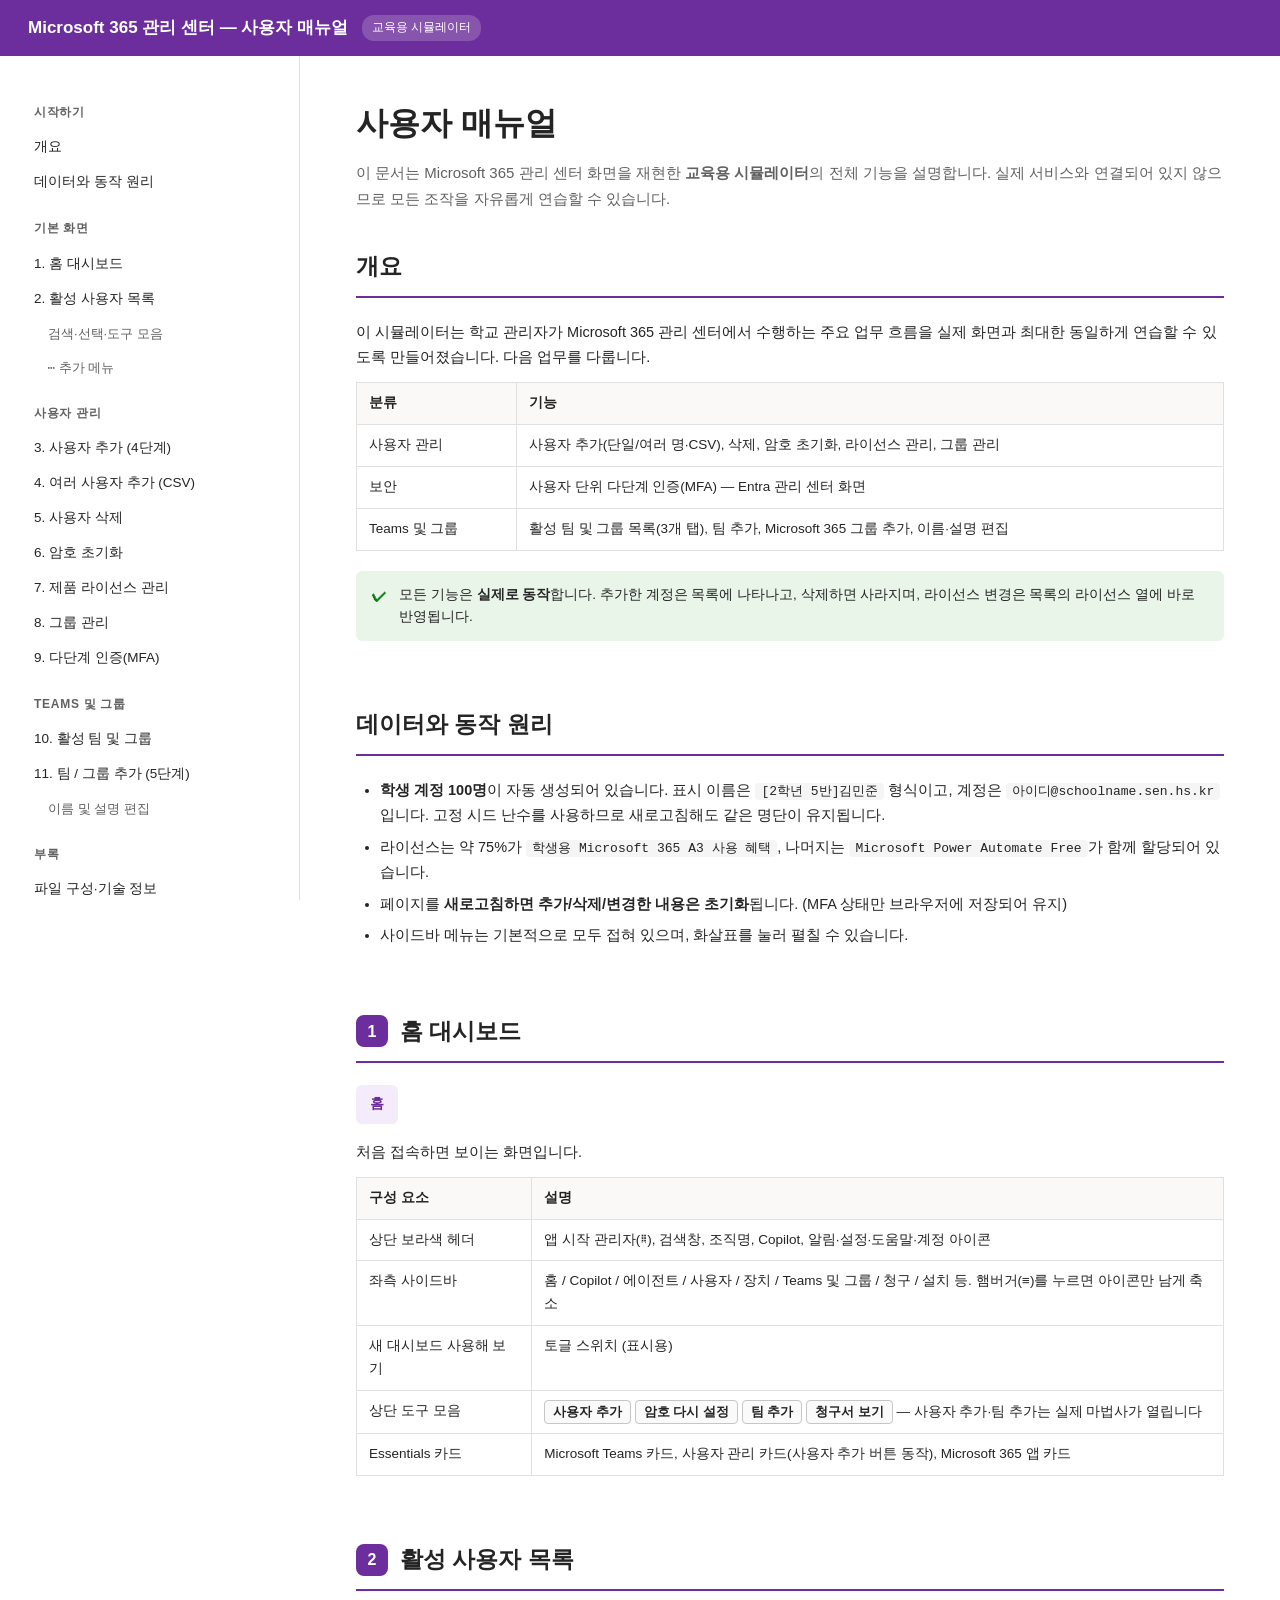
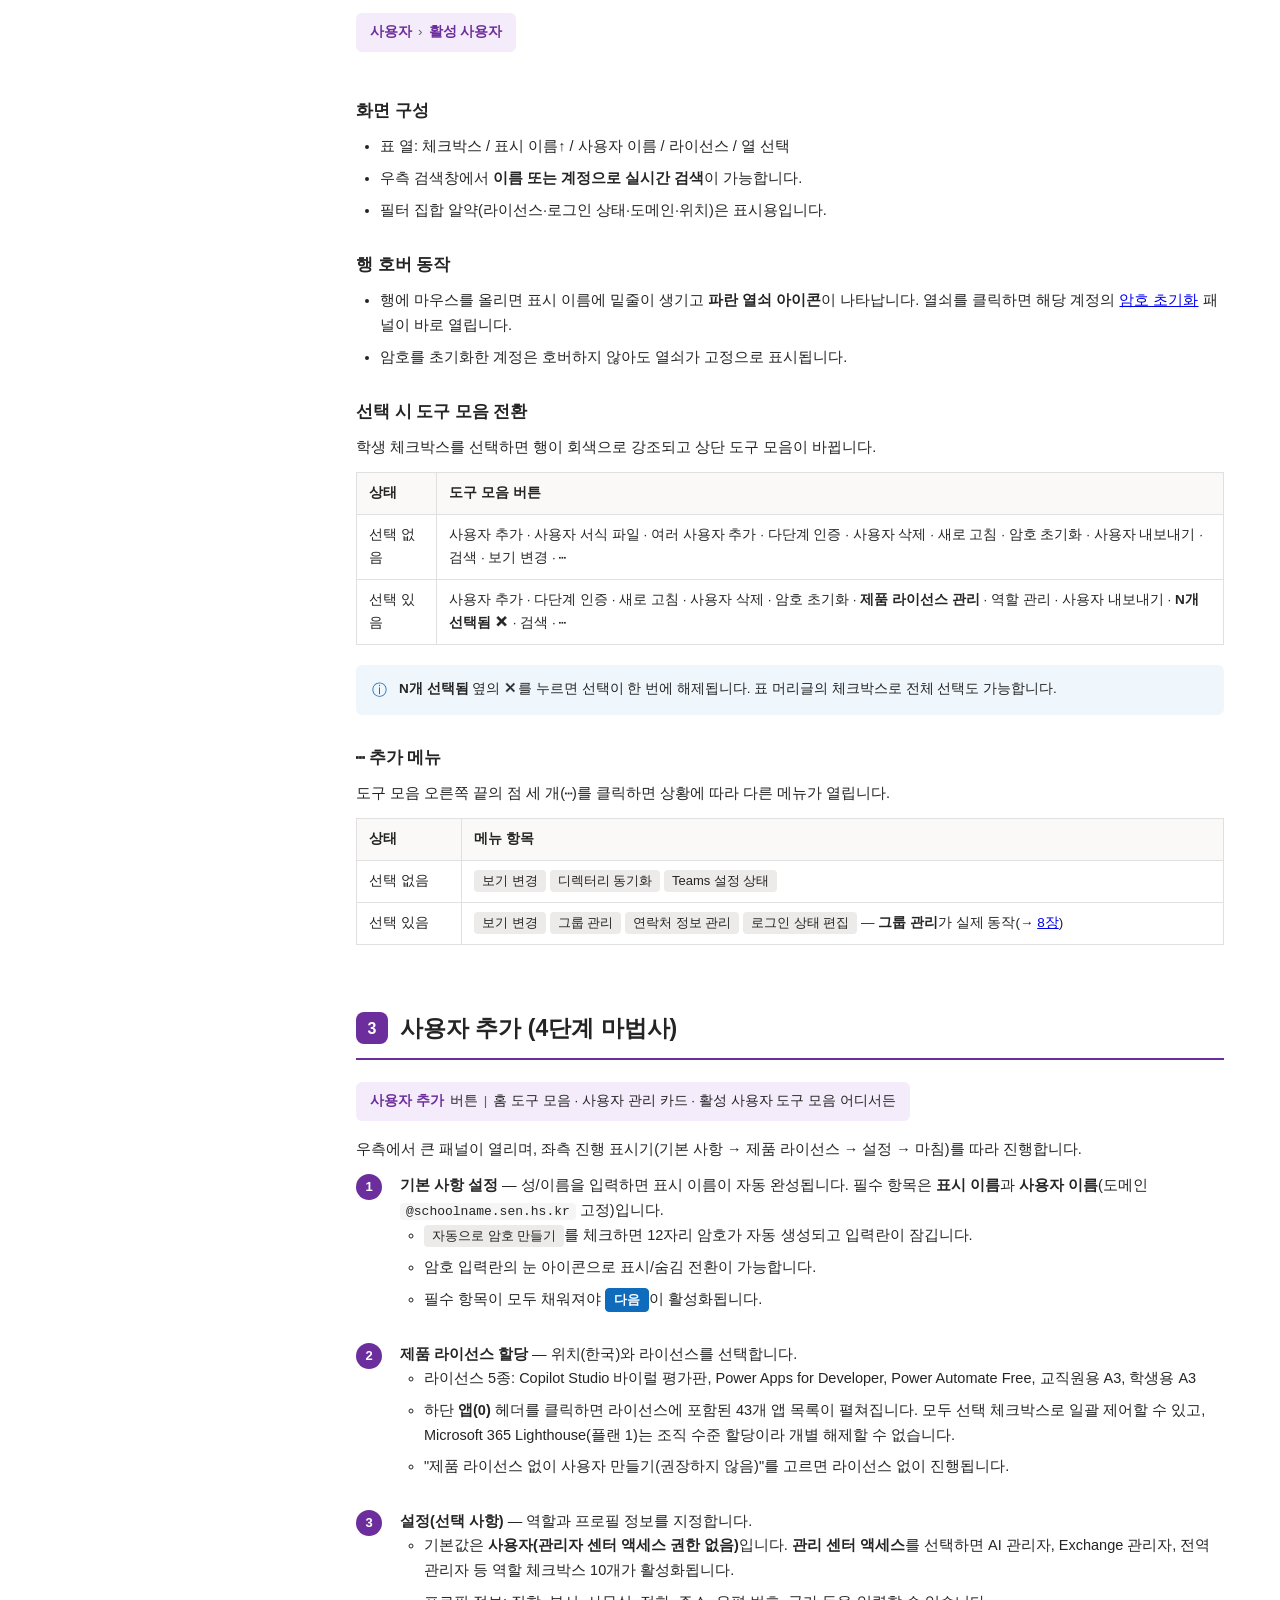
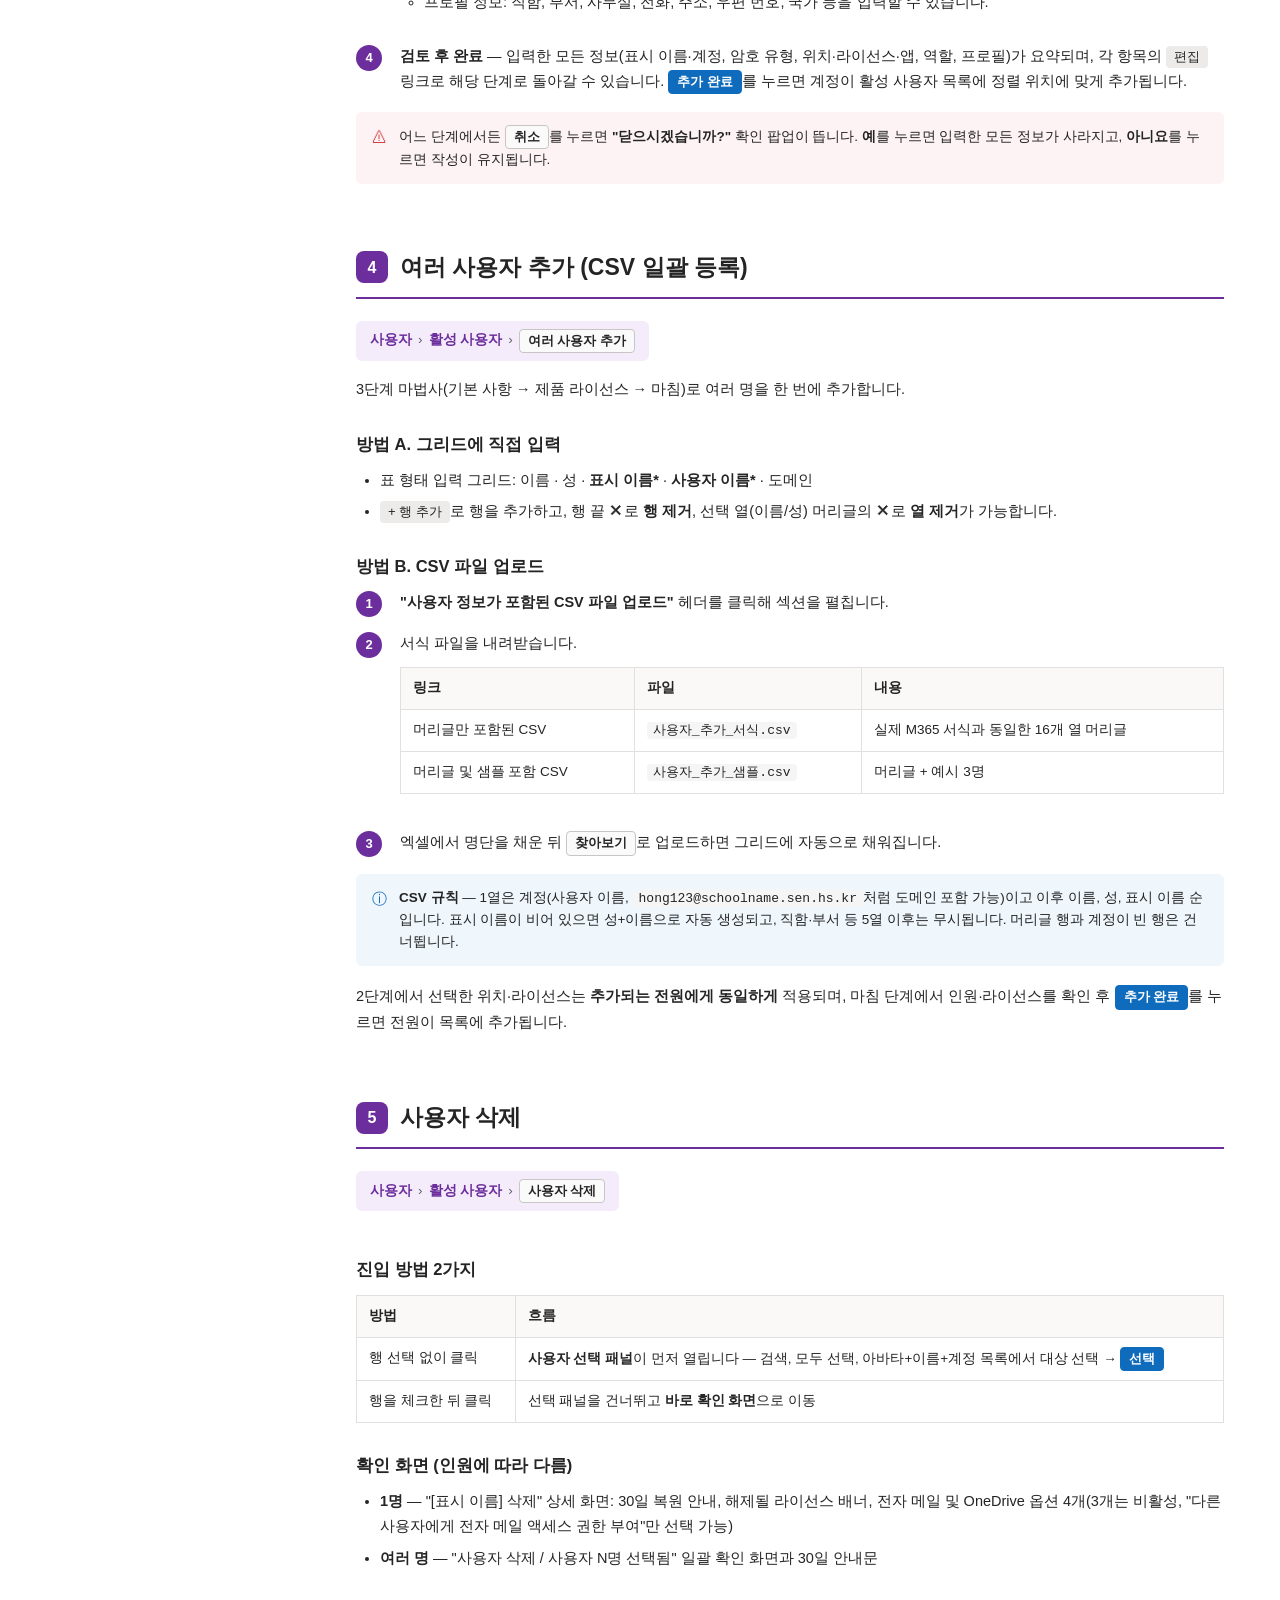
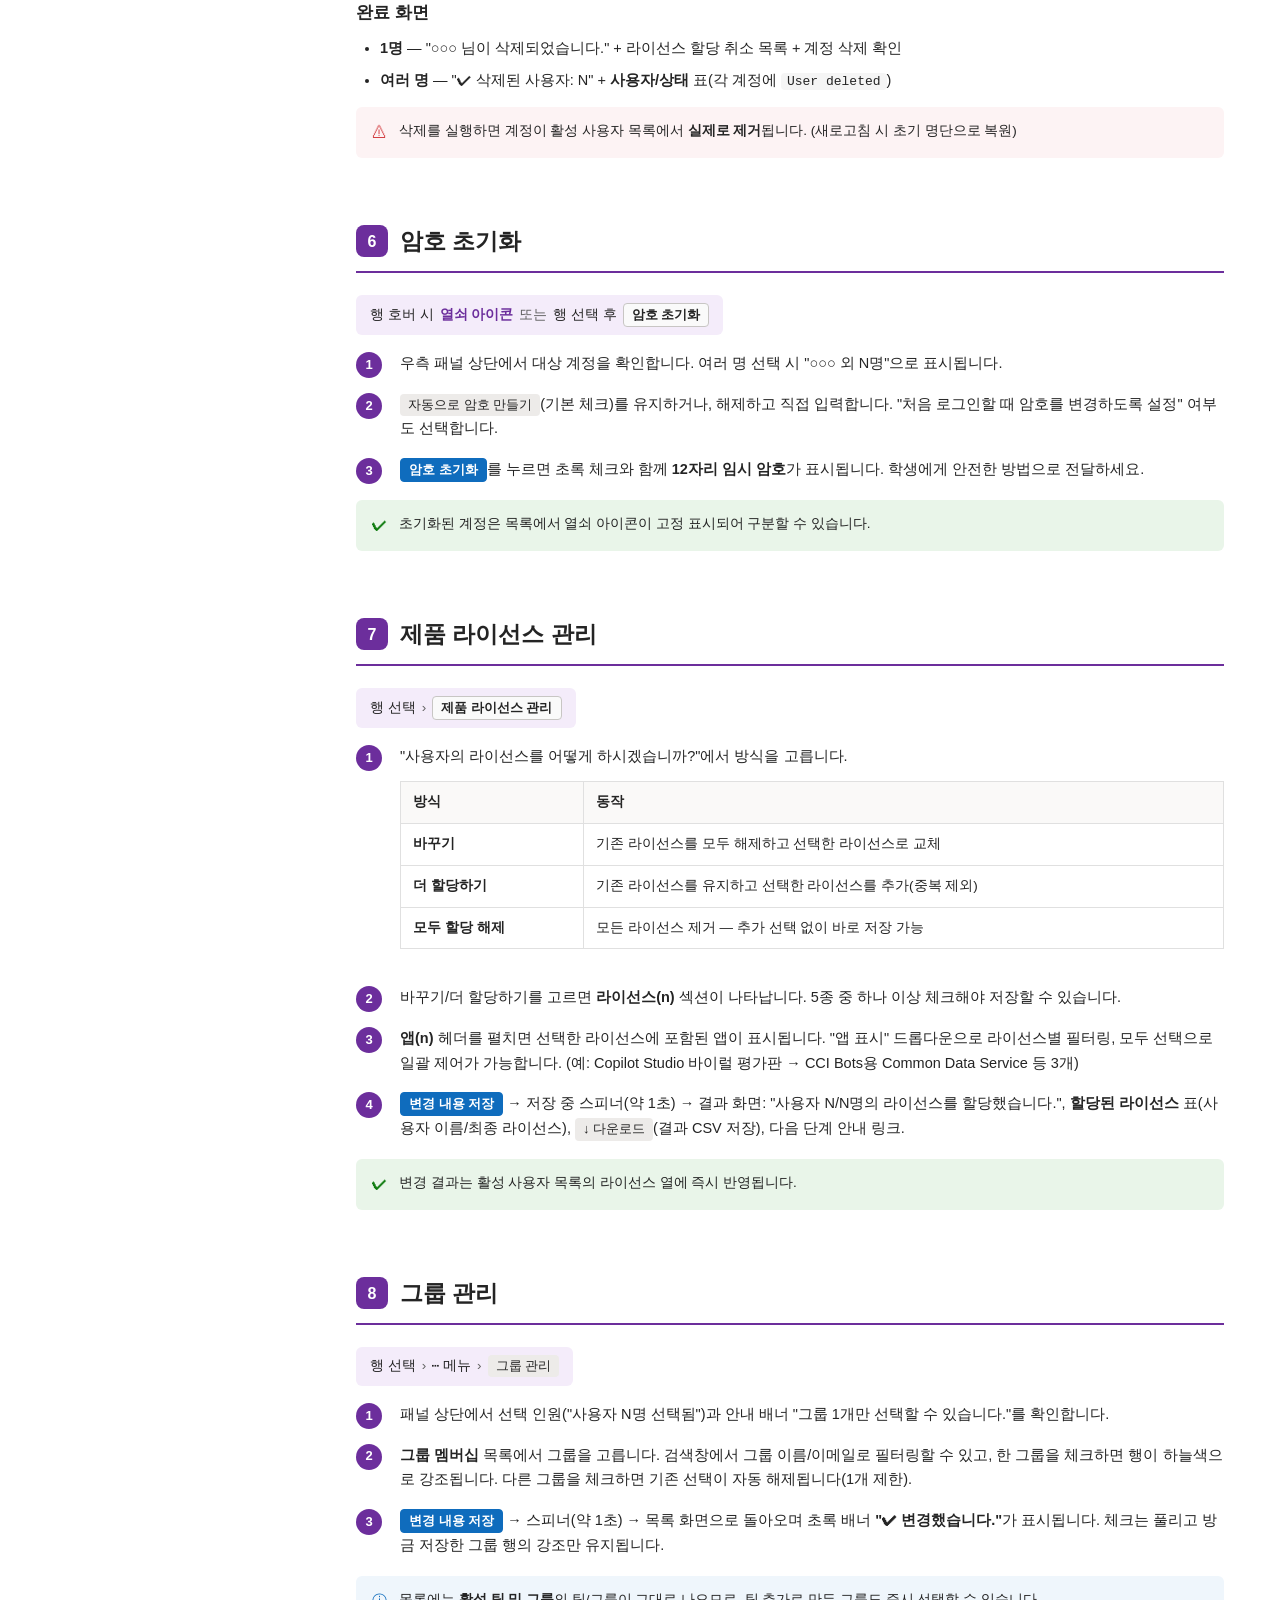
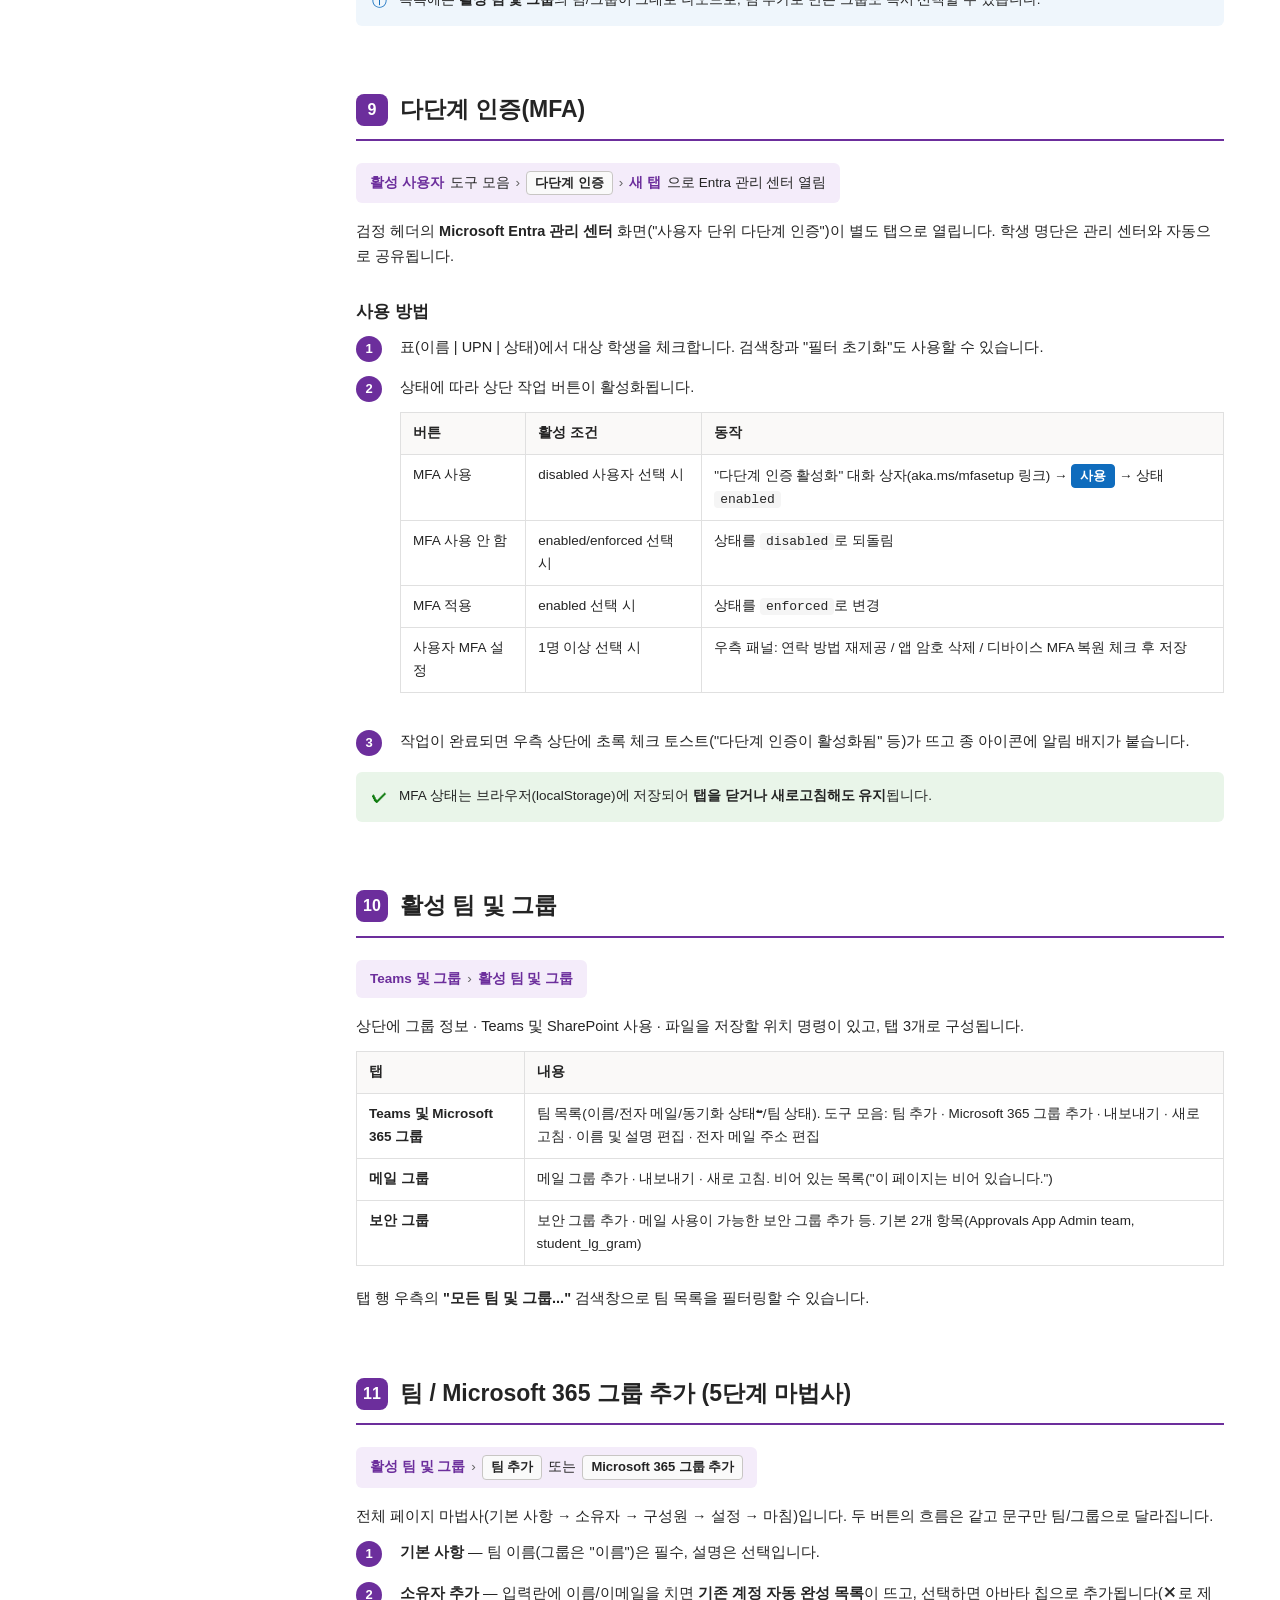
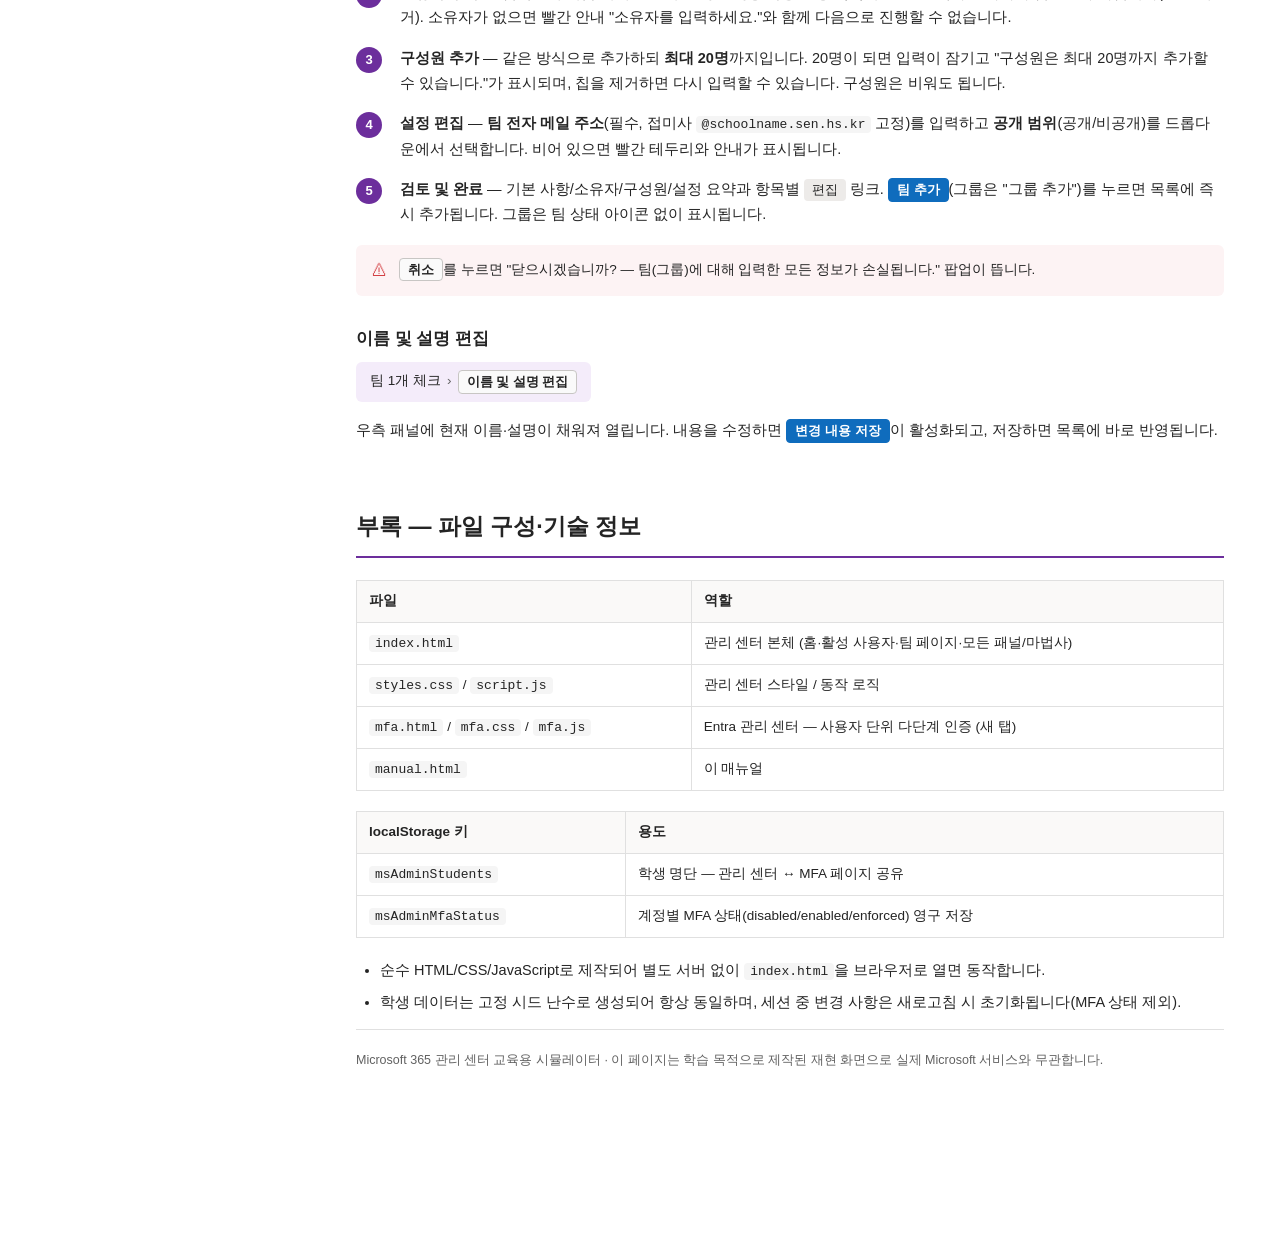
==== manual.html @ 18974612 "이름 수정 기능 추가" ====
<!DOCTYPE html>
<html lang="ko">
<head>
<meta charset="UTF-8">
<meta name="viewport" content="width=device-width, initial-scale=1.0">
<title>사용자 매뉴얼 - Microsoft 365 관리 센터 (교육용 시뮬레이터)</title>
<style>
* { margin: 0; padding: 0; box-sizing: border-box; }
:root {
  --purple: #6c2e9c;
  --purple-light: #f4ecfa;
  --blue: #0f6cbd;
  --text: #242424;
  --text-sub: #616161;
  --border: #e0e0e0;
  --bg-code: #f5f5f5;
  --green: #107c10;
  --red: #d13438;
}
html { scroll-behavior: smooth; scroll-padding-top: 76px; }
body {
  font-family: "Segoe UI", "Malgun Gothic", "맑은 고딕", -apple-system, sans-serif;
  color: var(--text);
  background: #fff;
  line-height: 1.7;
}

/* 상단 헤더 */
.header {
  position: fixed;
  top: 0; left: 0; right: 0;
  height: 56px;
  background: var(--purple);
  color: #fff;
  display: flex;
  align-items: center;
  padding: 0 28px;
  gap: 14px;
  z-index: 100;
}
.header h1 { font-size: 17px; font-weight: 600; }
.header .badge {
  font-size: 11.5px;
  background: rgba(255,255,255,.18);
  padding: 3px 10px;
  border-radius: 12px;
}

.layout {
  display: flex;
  padding-top: 56px;
  max-width: 1400px;
  margin: 0 auto;
}

/* 좌측 목차 */
.toc {
  width: 300px;
  flex-shrink: 0;
  position: sticky;
  top: 56px;
  height: calc(100vh - 56px);
  overflow-y: auto;
  padding: 28px 12px 40px 24px;
  border-right: 1px solid var(--border);
}
.toc h2 {
  font-size: 12px;
  color: var(--text-sub);
  text-transform: uppercase;
  letter-spacing: .06em;
  margin: 18px 0 8px 10px;
}
.toc a {
  display: block;
  padding: 6px 10px;
  font-size: 13.5px;
  color: var(--text);
  text-decoration: none;
  border-radius: 5px;
}
.toc a:hover { background: #f3f2f1; }
.toc a.depth2 { padding-left: 24px; font-size: 13px; color: var(--text-sub); }

/* 본문 */
.content {
  flex: 1;
  min-width: 0;
  padding: 40px 56px 120px;
  max-width: 980px;
}

h1.doc-title { font-size: 32px; font-weight: 700; margin-bottom: 10px; }
p.doc-sub { font-size: 15px; color: var(--text-sub); margin-bottom: 36px; }

section { margin-bottom: 64px; }

h2.sec {
  font-size: 23px;
  font-weight: 700;
  padding-bottom: 10px;
  border-bottom: 2px solid var(--purple);
  margin-bottom: 22px;
  display: flex;
  align-items: center;
  gap: 12px;
}
h2.sec .num {
  display: inline-flex;
  align-items: center;
  justify-content: center;
  min-width: 32px;
  height: 32px;
  border-radius: 8px;
  background: var(--purple);
  color: #fff;
  font-size: 16px;
}
h3 { font-size: 16.5px; font-weight: 700; margin: 28px 0 10px; }
h4 { font-size: 14.5px; font-weight: 700; margin: 20px 0 8px; }
p { font-size: 14.5px; margin-bottom: 12px; }
ul, ol { margin: 0 0 14px 24px; font-size: 14.5px; }
li { margin-bottom: 7px; }

/* 진입 경로 */
.path {
  display: inline-flex;
  align-items: center;
  flex-wrap: wrap;
  gap: 6px;
  background: var(--purple-light);
  border-radius: 6px;
  padding: 8px 14px;
  font-size: 13.5px;
  margin-bottom: 16px;
}
.path b { color: var(--purple); }
.path .arrow { color: var(--text-sub); }

/* 요소 표기 */
.btn-tag {
  display: inline-block;
  border: 1px solid #c8c6c4;
  border-radius: 4px;
  background: #fafafa;
  padding: 0 8px;
  font-size: 13px;
  font-weight: 600;
  white-space: nowrap;
}
.btn-tag.primary { background: var(--blue); border-color: var(--blue); color: #fff; }
.menu-tag {
  display: inline-block;
  background: #edebe9;
  border-radius: 4px;
  padding: 0 8px;
  font-size: 13px;
  white-space: nowrap;
}
code {
  font-family: Consolas, Menlo, monospace;
  font-size: 13px;
  background: var(--bg-code);
  border-radius: 4px;
  padding: 1px 6px;
}

/* 표 */
table {
  width: 100%;
  border-collapse: collapse;
  font-size: 13.5px;
  margin: 12px 0 20px;
}
th {
  text-align: left;
  background: #faf9f8;
  border: 1px solid var(--border);
  padding: 9px 12px;
  font-weight: 700;
  white-space: nowrap;
}
td {
  border: 1px solid var(--border);
  padding: 9px 12px;
  vertical-align: top;
}

/* 콜아웃 */
.callout {
  display: flex;
  gap: 12px;
  border-radius: 6px;
  padding: 13px 16px;
  font-size: 13.5px;
  margin: 14px 0 18px;
  line-height: 1.65;
}
.callout .ic { flex-shrink: 0; font-size: 15px; }
.callout.tip { background: #e9f5e9; }
.callout.tip .ic { color: var(--green); }
.callout.info { background: #eff6fc; }
.callout.info .ic { color: var(--blue); }
.callout.warn { background: #fdf3f4; }
.callout.warn .ic { color: var(--red); }

/* 단계 목록 */
ol.steps { counter-reset: step; list-style: none; margin-left: 0; }
ol.steps > li {
  counter-increment: step;
  position: relative;
  padding: 0 0 4px 44px;
  margin-bottom: 12px;
}
ol.steps > li::before {
  content: counter(step);
  position: absolute;
  left: 0; top: 1px;
  width: 26px; height: 26px;
  border-radius: 50%;
  background: var(--purple);
  color: #fff;
  font-size: 13px;
  font-weight: 700;
  display: flex;
  align-items: center;
  justify-content: center;
}

footer {
  border-top: 1px solid var(--border);
  padding-top: 20px;
  font-size: 12.5px;
  color: var(--text-sub);
}

@media (max-width: 900px) {
  .toc { display: none; }
  .content { padding: 28px 22px 80px; }
}
</style>
</head>
<body>

<header class="header">
  <h1>Microsoft 365 관리 센터 — 사용자 매뉴얼</h1>
  <span class="badge">교육용 시뮬레이터</span>
</header>

<div class="layout">

<nav class="toc">
  <h2>시작하기</h2>
  <a href="#overview">개요</a>
  <a href="#data">데이터와 동작 원리</a>

  <h2>기본 화면</h2>
  <a href="#home">1. 홈 대시보드</a>
  <a href="#users">2. 활성 사용자 목록</a>
  <a href="#users" class="depth2">검색·선택·도구 모음</a>
  <a href="#users-more" class="depth2">⋯ 추가 메뉴</a>

  <h2>사용자 관리</h2>
  <a href="#add-user">3. 사용자 추가 (4단계)</a>
  <a href="#add-multi">4. 여러 사용자 추가 (CSV)</a>
  <a href="#delete-user">5. 사용자 삭제</a>
  <a href="#reset-pw">6. 암호 초기화</a>
  <a href="#license">7. 제품 라이선스 관리</a>
  <a href="#group-manage">8. 그룹 관리</a>
  <a href="#mfa">9. 다단계 인증(MFA)</a>

  <h2>Teams 및 그룹</h2>
  <a href="#teams">10. 활성 팀 및 그룹</a>
  <a href="#add-team">11. 팀 / 그룹 추가 (5단계)</a>
  <a href="#edit-team" class="depth2">이름 및 설명 편집</a>

  <h2>부록</h2>
  <a href="#appendix">파일 구성·기술 정보</a>
</nav>

<main class="content">

<h1 class="doc-title">사용자 매뉴얼</h1>
<p class="doc-sub">
  이 문서는 Microsoft 365 관리 센터 화면을 재현한 <b>교육용 시뮬레이터</b>의 전체 기능을 설명합니다.
  실제 서비스와 연결되어 있지 않으므로 모든 조작을 자유롭게 연습할 수 있습니다.
</p>

<!-- ================= 개요 ================= -->
<section id="overview">
  <h2 class="sec">개요</h2>
  <p>
    이 시뮬레이터는 학교 관리자가 Microsoft 365 관리 센터에서 수행하는 주요 업무 흐름을
    실제 화면과 최대한 동일하게 연습할 수 있도록 만들어졌습니다. 다음 업무를 다룹니다.
  </p>
  <table>
    <tr><th>분류</th><th>기능</th></tr>
    <tr><td>사용자 관리</td><td>사용자 추가(단일/여러 명·CSV), 삭제, 암호 초기화, 라이선스 관리, 그룹 관리</td></tr>
    <tr><td>보안</td><td>사용자 단위 다단계 인증(MFA) — Entra 관리 센터 화면</td></tr>
    <tr><td>Teams 및 그룹</td><td>활성 팀 및 그룹 목록(3개 탭), 팀 추가, Microsoft 365 그룹 추가, 이름·설명 편집</td></tr>
  </table>
  <div class="callout tip"><span class="ic">✔</span><span>
    모든 기능은 <b>실제로 동작</b>합니다. 추가한 계정은 목록에 나타나고, 삭제하면 사라지며,
    라이선스 변경은 목록의 라이선스 열에 바로 반영됩니다.
  </span></div>
</section>

<!-- ================= 데이터 ================= -->
<section id="data">
  <h2 class="sec">데이터와 동작 원리</h2>
  <ul>
    <li><b>학생 계정 100명</b>이 자동 생성되어 있습니다. 표시 이름은 <code>[2학년 5반]김민준</code> 형식이고,
      계정은 <code>아이디@schoolname.sen.hs.kr</code>입니다. 고정 시드 난수를 사용하므로 새로고침해도 같은 명단이 유지됩니다.</li>
    <li>라이선스는 약 75%가 <code>학생용 Microsoft 365 A3 사용 혜택</code>,
      나머지는 <code>Microsoft Power Automate Free</code>가 함께 할당되어 있습니다.</li>
    <li>페이지를 <b>새로고침하면 추가/삭제/변경한 내용은 초기화</b>됩니다. (MFA 상태만 브라우저에 저장되어 유지)</li>
    <li>사이드바 메뉴는 기본적으로 모두 접혀 있으며, 화살표를 눌러 펼칠 수 있습니다.</li>
  </ul>
</section>

<!-- ================= 1. 홈 ================= -->
<section id="home">
  <h2 class="sec"><span class="num">1</span>홈 대시보드</h2>
  <div class="path"><b>홈</b></div>
  <p>처음 접속하면 보이는 화면입니다.</p>
  <table>
    <tr><th>구성 요소</th><th>설명</th></tr>
    <tr><td>상단 보라색 헤더</td><td>앱 시작 관리자(⠿), 검색창, 조직명, Copilot, 알림·설정·도움말·계정 아이콘</td></tr>
    <tr><td>좌측 사이드바</td><td>홈 / Copilot / 에이전트 / 사용자 / 장치 / Teams 및 그룹 / 청구 / 설치 등. 햄버거(≡)를 누르면 아이콘만 남게 축소</td></tr>
    <tr><td>새 대시보드 사용해 보기</td><td>토글 스위치 (표시용)</td></tr>
    <tr><td>상단 도구 모음</td><td><span class="btn-tag">사용자 추가</span> <span class="btn-tag">암호 다시 설정</span> <span class="btn-tag">팀 추가</span> <span class="btn-tag">청구서 보기</span> — 사용자 추가·팀 추가는 실제 마법사가 열립니다</td></tr>
    <tr><td>Essentials 카드</td><td>Microsoft Teams 카드, 사용자 관리 카드(사용자 추가 버튼 동작), Microsoft 365 앱 카드</td></tr>
  </table>
</section>

<!-- ================= 2. 활성 사용자 ================= -->
<section id="users">
  <h2 class="sec"><span class="num">2</span>활성 사용자 목록</h2>
  <div class="path"><b>사용자</b> <span class="arrow">›</span> <b>활성 사용자</b></div>

  <h3>화면 구성</h3>
  <ul>
    <li>표 열: 체크박스 / 표시 이름↑ / 사용자 이름 / 라이선스 / 열 선택</li>
    <li>우측 검색창에서 <b>이름 또는 계정으로 실시간 검색</b>이 가능합니다.</li>
    <li>필터 집합 알약(라이선스·로그인 상태·도메인·위치)은 표시용입니다.</li>
  </ul>

  <h3>행 호버 동작</h3>
  <ul>
    <li>행에 마우스를 올리면 표시 이름에 밑줄이 생기고 <b>파란 열쇠 아이콘</b>이 나타납니다. 열쇠를 클릭하면 해당 계정의 <a href="#reset-pw">암호 초기화</a> 패널이 바로 열립니다.</li>
    <li>암호를 초기화한 계정은 호버하지 않아도 열쇠가 고정으로 표시됩니다.</li>
  </ul>

  <h3>선택 시 도구 모음 전환</h3>
  <p>학생 체크박스를 선택하면 행이 회색으로 강조되고 상단 도구 모음이 바뀝니다.</p>
  <table>
    <tr><th>상태</th><th>도구 모음 버튼</th></tr>
    <tr><td>선택 없음</td><td>사용자 추가 · 사용자 서식 파일 · 여러 사용자 추가 · 다단계 인증 · 사용자 삭제 · 새로 고침 · 암호 초기화 · 사용자 내보내기 · 검색 · 보기 변경 · ⋯</td></tr>
    <tr><td>선택 있음</td><td>사용자 추가 · 다단계 인증 · 새로 고침 · 사용자 삭제 · 암호 초기화 · <b>제품 라이선스 관리</b> · 역할 관리 · 사용자 내보내기 · <b>N개 선택됨 ✕</b> · 검색 · ⋯</td></tr>
  </table>
  <div class="callout info"><span class="ic">ⓘ</span><span>
    <b>N개 선택됨</b> 옆의 ✕를 누르면 선택이 한 번에 해제됩니다. 표 머리글의 체크박스로 전체 선택도 가능합니다.
  </span></div>

  <h3 id="users-more">⋯ 추가 메뉴</h3>
  <p>도구 모음 오른쪽 끝의 점 세 개(⋯)를 클릭하면 상황에 따라 다른 메뉴가 열립니다.</p>
  <table>
    <tr><th>상태</th><th>메뉴 항목</th></tr>
    <tr><td>선택 없음</td><td><span class="menu-tag">보기 변경</span> <span class="menu-tag">디렉터리 동기화</span> <span class="menu-tag">Teams 설정 상태</span></td></tr>
    <tr><td>선택 있음</td><td><span class="menu-tag">보기 변경</span> <span class="menu-tag">그룹 관리</span> <span class="menu-tag">연락처 정보 관리</span> <span class="menu-tag">로그인 상태 편집</span> — <b>그룹 관리</b>가 실제 동작(→ <a href="#group-manage">8장</a>)</td></tr>
  </table>
</section>

<!-- ================= 3. 사용자 추가 ================= -->
<section id="add-user">
  <h2 class="sec"><span class="num">3</span>사용자 추가 (4단계 마법사)</h2>
  <div class="path"><b>사용자 추가</b> 버튼 <span class="arrow">|</span> 홈 도구 모음 · 사용자 관리 카드 · 활성 사용자 도구 모음 어디서든</div>
  <p>우측에서 큰 패널이 열리며, 좌측 진행 표시기(기본 사항 → 제품 라이선스 → 설정 → 마침)를 따라 진행합니다.</p>

  <ol class="steps">
    <li><b>기본 사항 설정</b> — 성/이름을 입력하면 표시 이름이 자동 완성됩니다.
      필수 항목은 <b>표시 이름</b>과 <b>사용자 이름</b>(도메인 <code>@schoolname.sen.hs.kr</code> 고정)입니다.
      <ul>
        <li><span class="menu-tag">자동으로 암호 만들기</span>를 체크하면 12자리 암호가 자동 생성되고 입력란이 잠깁니다.</li>
        <li>암호 입력란의 눈 아이콘으로 표시/숨김 전환이 가능합니다.</li>
        <li>필수 항목이 모두 채워져야 <span class="btn-tag primary">다음</span>이 활성화됩니다.</li>
      </ul>
    </li>
    <li><b>제품 라이선스 할당</b> — 위치(한국)와 라이선스를 선택합니다.
      <ul>
        <li>라이선스 5종: Copilot Studio 바이럴 평가판, Power Apps for Developer, Power Automate Free, 교직원용 A3, 학생용 A3</li>
        <li>하단 <b>앱(0)</b> 헤더를 클릭하면 라이선스에 포함된 43개 앱 목록이 펼쳐집니다. 모두 선택 체크박스로 일괄 제어할 수 있고, Microsoft 365 Lighthouse(플랜 1)는 조직 수준 할당이라 개별 해제할 수 없습니다.</li>
        <li>"제품 라이선스 없이 사용자 만들기(권장하지 않음)"를 고르면 라이선스 없이 진행됩니다.</li>
      </ul>
    </li>
    <li><b>설정(선택 사항)</b> — 역할과 프로필 정보를 지정합니다.
      <ul>
        <li>기본값은 <b>사용자(관리자 센터 액세스 권한 없음)</b>입니다. <b>관리 센터 액세스</b>를 선택하면 AI 관리자, Exchange 관리자, 전역 관리자 등 역할 체크박스 10개가 활성화됩니다.</li>
        <li>프로필 정보: 직함, 부서, 사무실, 전화, 주소, 우편 번호, 국가 등을 입력할 수 있습니다.</li>
      </ul>
    </li>
    <li><b>검토 후 완료</b> — 입력한 모든 정보(표시 이름·계정, 암호 유형, 위치·라이선스·앱, 역할, 프로필)가 요약되며,
      각 항목의 <span class="menu-tag">편집</span> 링크로 해당 단계로 돌아갈 수 있습니다.
      <span class="btn-tag primary">추가 완료</span>를 누르면 계정이 활성 사용자 목록에 정렬 위치에 맞게 추가됩니다.
    </li>
  </ol>

  <div class="callout warn"><span class="ic">⚠</span><span>
    어느 단계에서든 <span class="btn-tag">취소</span>를 누르면 <b>"닫으시겠습니까?"</b> 확인 팝업이 뜹니다.
    <b>예</b>를 누르면 입력한 모든 정보가 사라지고, <b>아니요</b>를 누르면 작성이 유지됩니다.
  </span></div>
</section>

<!-- ================= 4. 여러 사용자 추가 ================= -->
<section id="add-multi">
  <h2 class="sec"><span class="num">4</span>여러 사용자 추가 (CSV 일괄 등록)</h2>
  <div class="path"><b>사용자</b> <span class="arrow">›</span> <b>활성 사용자</b> <span class="arrow">›</span> <span class="btn-tag">여러 사용자 추가</span></div>
  <p>3단계 마법사(기본 사항 → 제품 라이선스 → 마침)로 여러 명을 한 번에 추가합니다.</p>

  <h3>방법 A. 그리드에 직접 입력</h3>
  <ul>
    <li>표 형태 입력 그리드: 이름 · 성 · <b>표시 이름*</b> · <b>사용자 이름*</b> · 도메인</li>
    <li><span class="menu-tag">+ 행 추가</span>로 행을 추가하고, 행 끝 ✕로 <b>행 제거</b>, 선택 열(이름/성) 머리글의 ✕로 <b>열 제거</b>가 가능합니다.</li>
  </ul>

  <h3>방법 B. CSV 파일 업로드</h3>
  <ol class="steps">
    <li><b>"사용자 정보가 포함된 CSV 파일 업로드"</b> 헤더를 클릭해 섹션을 펼칩니다.</li>
    <li>서식 파일을 내려받습니다.
      <table>
        <tr><th>링크</th><th>파일</th><th>내용</th></tr>
        <tr><td>머리글만 포함된 CSV</td><td><code>사용자_추가_서식.csv</code></td><td>실제 M365 서식과 동일한 16개 열 머리글</td></tr>
        <tr><td>머리글 및 샘플 포함 CSV</td><td><code>사용자_추가_샘플.csv</code></td><td>머리글 + 예시 3명</td></tr>
      </table>
    </li>
    <li>엑셀에서 명단을 채운 뒤 <span class="btn-tag">찾아보기</span>로 업로드하면 그리드에 자동으로 채워집니다.</li>
  </ol>
  <div class="callout info"><span class="ic">ⓘ</span><span>
    <b>CSV 규칙</b> — 1열은 계정(사용자 이름, <code>hong123@schoolname.sen.hs.kr</code>처럼 도메인 포함 가능)이고
    이후 이름, 성, 표시 이름 순입니다. 표시 이름이 비어 있으면 성+이름으로 자동 생성되고, 직함·부서 등 5열 이후는 무시됩니다.
    머리글 행과 계정이 빈 행은 건너뜁니다.
  </span></div>
  <p>2단계에서 선택한 위치·라이선스는 <b>추가되는 전원에게 동일하게</b> 적용되며, 마침 단계에서 인원·라이선스를 확인 후
    <span class="btn-tag primary">추가 완료</span>를 누르면 전원이 목록에 추가됩니다.</p>
</section>

<!-- ================= 5. 사용자 삭제 ================= -->
<section id="delete-user">
  <h2 class="sec"><span class="num">5</span>사용자 삭제</h2>
  <div class="path"><b>사용자</b> <span class="arrow">›</span> <b>활성 사용자</b> <span class="arrow">›</span> <span class="btn-tag">사용자 삭제</span></div>

  <h3>진입 방법 2가지</h3>
  <table>
    <tr><th>방법</th><th>흐름</th></tr>
    <tr><td>행 선택 없이 클릭</td><td><b>사용자 선택 패널</b>이 먼저 열립니다 — 검색, 모두 선택, 아바타+이름+계정 목록에서 대상 선택 → <span class="btn-tag primary">선택</span></td></tr>
    <tr><td>행을 체크한 뒤 클릭</td><td>선택 패널을 건너뛰고 <b>바로 확인 화면</b>으로 이동</td></tr>
  </table>

  <h3>확인 화면 (인원에 따라 다름)</h3>
  <ul>
    <li><b>1명</b> — "[표시 이름] 삭제" 상세 화면: 30일 복원 안내, 해제될 라이선스 배너,
      전자 메일 및 OneDrive 옵션 4개(3개는 비활성, "다른 사용자에게 전자 메일 액세스 권한 부여"만 선택 가능)</li>
    <li><b>여러 명</b> — "사용자 삭제 / 사용자 N명 선택됨" 일괄 확인 화면과 30일 안내문</li>
  </ul>

  <h3>완료 화면</h3>
  <ul>
    <li><b>1명</b> — "○○○ 님이 삭제되었습니다." + 라이선스 할당 취소 목록 + 계정 삭제 확인</li>
    <li><b>여러 명</b> — "✔ 삭제된 사용자: N" + <b>사용자/상태</b> 표(각 계정에 <code>User deleted</code>)</li>
  </ul>
  <div class="callout warn"><span class="ic">⚠</span><span>
    삭제를 실행하면 계정이 활성 사용자 목록에서 <b>실제로 제거</b>됩니다. (새로고침 시 초기 명단으로 복원)
  </span></div>
</section>

<!-- ================= 6. 암호 초기화 ================= -->
<section id="reset-pw">
  <h2 class="sec"><span class="num">6</span>암호 초기화</h2>
  <div class="path">행 호버 시 <b>열쇠 아이콘</b> <span class="arrow">또는</span> 행 선택 후 <span class="btn-tag">암호 초기화</span></div>
  <ol class="steps">
    <li>우측 패널 상단에서 대상 계정을 확인합니다. 여러 명 선택 시 "○○○ 외 N명"으로 표시됩니다.</li>
    <li><span class="menu-tag">자동으로 암호 만들기</span>(기본 체크)를 유지하거나, 해제하고 직접 입력합니다.
      "처음 로그인할 때 암호를 변경하도록 설정" 여부도 선택합니다.</li>
    <li><span class="btn-tag primary">암호 초기화</span>를 누르면 초록 체크와 함께 <b>12자리 임시 암호</b>가 표시됩니다.
      학생에게 안전한 방법으로 전달하세요.</li>
  </ol>
  <div class="callout tip"><span class="ic">✔</span><span>
    초기화된 계정은 목록에서 열쇠 아이콘이 고정 표시되어 구분할 수 있습니다.
  </span></div>
</section>

<!-- ================= 7. 라이선스 관리 ================= -->
<section id="license">
  <h2 class="sec"><span class="num">7</span>제품 라이선스 관리</h2>
  <div class="path">행 선택 <span class="arrow">›</span> <span class="btn-tag">제품 라이선스 관리</span></div>
  <ol class="steps">
    <li>"사용자의 라이선스를 어떻게 하시겠습니까?"에서 방식을 고릅니다.
      <table>
        <tr><th>방식</th><th>동작</th></tr>
        <tr><td><b>바꾸기</b></td><td>기존 라이선스를 모두 해제하고 선택한 라이선스로 교체</td></tr>
        <tr><td><b>더 할당하기</b></td><td>기존 라이선스를 유지하고 선택한 라이선스를 추가(중복 제외)</td></tr>
        <tr><td><b>모두 할당 해제</b></td><td>모든 라이선스 제거 — 추가 선택 없이 바로 저장 가능</td></tr>
      </table>
    </li>
    <li>바꾸기/더 할당하기를 고르면 <b>라이선스(n)</b> 섹션이 나타납니다. 5종 중 하나 이상 체크해야 저장할 수 있습니다.</li>
    <li><b>앱(n)</b> 헤더를 펼치면 선택한 라이선스에 포함된 앱이 표시됩니다.
      "앱 표시" 드롭다운으로 라이선스별 필터링, 모두 선택으로 일괄 제어가 가능합니다.
      (예: Copilot Studio 바이럴 평가판 → CCI Bots용 Common Data Service 등 3개)</li>
    <li><span class="btn-tag primary">변경 내용 저장</span> → 저장 중 스피너(약 1초) → 결과 화면:
      "사용자 N/N명의 라이선스를 할당했습니다.", <b>할당된 라이선스</b> 표(사용자 이름/최종 라이선스),
      <span class="menu-tag">↓ 다운로드</span>(결과 CSV 저장), 다음 단계 안내 링크.</li>
  </ol>
  <div class="callout tip"><span class="ic">✔</span><span>
    변경 결과는 활성 사용자 목록의 라이선스 열에 즉시 반영됩니다.
  </span></div>
</section>

<!-- ================= 8. 그룹 관리 ================= -->
<section id="group-manage">
  <h2 class="sec"><span class="num">8</span>그룹 관리</h2>
  <div class="path">행 선택 <span class="arrow">›</span> ⋯ 메뉴 <span class="arrow">›</span> <span class="menu-tag">그룹 관리</span></div>
  <ol class="steps">
    <li>패널 상단에서 선택 인원("사용자 N명 선택됨")과 안내 배너 "그룹 1개만 선택할 수 있습니다."를 확인합니다.</li>
    <li><b>그룹 멤버십</b> 목록에서 그룹을 고릅니다. 검색창에서 그룹 이름/이메일로 필터링할 수 있고,
      한 그룹을 체크하면 행이 하늘색으로 강조됩니다. 다른 그룹을 체크하면 기존 선택이 자동 해제됩니다(1개 제한).</li>
    <li><span class="btn-tag primary">변경 내용 저장</span> → 스피너(약 1초) → 목록 화면으로 돌아오며
      초록 배너 <b>"✔ 변경했습니다."</b>가 표시됩니다. 체크는 풀리고 방금 저장한 그룹 행의 강조만 유지됩니다.</li>
  </ol>
  <div class="callout info"><span class="ic">ⓘ</span><span>
    목록에는 <b>활성 팀 및 그룹</b>의 팀/그룹이 그대로 나오므로, 팀 추가로 만든 그룹도 즉시 선택할 수 있습니다.
  </span></div>
</section>

<!-- ================= 9. MFA ================= -->
<section id="mfa">
  <h2 class="sec"><span class="num">9</span>다단계 인증(MFA)</h2>
  <div class="path"><b>활성 사용자</b> 도구 모음 <span class="arrow">›</span> <span class="btn-tag">다단계 인증</span> <span class="arrow">›</span> <b>새 탭</b>으로 Entra 관리 센터 열림</div>
  <p>
    검정 헤더의 <b>Microsoft Entra 관리 센터</b> 화면("사용자 단위 다단계 인증")이 별도 탭으로 열립니다.
    학생 명단은 관리 센터와 자동으로 공유됩니다.
  </p>

  <h3>사용 방법</h3>
  <ol class="steps">
    <li>표(이름 | UPN | 상태)에서 대상 학생을 체크합니다. 검색창과 "필터 초기화"도 사용할 수 있습니다.</li>
    <li>상태에 따라 상단 작업 버튼이 활성화됩니다.
      <table>
        <tr><th>버튼</th><th>활성 조건</th><th>동작</th></tr>
        <tr><td>MFA 사용</td><td>disabled 사용자 선택 시</td><td>"다단계 인증 활성화" 대화 상자(aka.ms/mfasetup 링크) → <span class="btn-tag primary">사용</span> → 상태 <code>enabled</code></td></tr>
        <tr><td>MFA 사용 안 함</td><td>enabled/enforced 선택 시</td><td>상태를 <code>disabled</code>로 되돌림</td></tr>
        <tr><td>MFA 적용</td><td>enabled 선택 시</td><td>상태를 <code>enforced</code>로 변경</td></tr>
        <tr><td>사용자 MFA 설정</td><td>1명 이상 선택 시</td><td>우측 패널: 연락 방법 재제공 / 앱 암호 삭제 / 디바이스 MFA 복원 체크 후 저장</td></tr>
      </table>
    </li>
    <li>작업이 완료되면 우측 상단에 초록 체크 토스트("다단계 인증이 활성화됨" 등)가 뜨고 종 아이콘에 알림 배지가 붙습니다.</li>
  </ol>
  <div class="callout tip"><span class="ic">✔</span><span>
    MFA 상태는 브라우저(localStorage)에 저장되어 <b>탭을 닫거나 새로고침해도 유지</b>됩니다.
  </span></div>
</section>

<!-- ================= 10. 활성 팀 및 그룹 ================= -->
<section id="teams">
  <h2 class="sec"><span class="num">10</span>활성 팀 및 그룹</h2>
  <div class="path"><b>Teams 및 그룹</b> <span class="arrow">›</span> <b>활성 팀 및 그룹</b></div>
  <p>상단에 그룹 정보 · Teams 및 SharePoint 사용 · 파일을 저장할 위치 명령이 있고, 탭 3개로 구성됩니다.</p>
  <table>
    <tr><th>탭</th><th>내용</th></tr>
    <tr><td><b>Teams 및 Microsoft 365 그룹</b></td><td>팀 목록(이름/전자 메일/동기화 상태☁/팀 상태). 도구 모음: 팀 추가 · Microsoft 365 그룹 추가 · 내보내기 · 새로 고침 · 이름 및 설명 편집 · 전자 메일 주소 편집</td></tr>
    <tr><td><b>메일 그룹</b></td><td>메일 그룹 추가 · 내보내기 · 새로 고침. 비어 있는 목록("이 페이지는 비어 있습니다.")</td></tr>
    <tr><td><b>보안 그룹</b></td><td>보안 그룹 추가 · 메일 사용이 가능한 보안 그룹 추가 등. 기본 2개 항목(Approvals App Admin team, student_lg_gram)</td></tr>
  </table>
  <p>탭 행 우측의 <b>"모든 팀 및 그룹..."</b> 검색창으로 팀 목록을 필터링할 수 있습니다.</p>
</section>

<!-- ================= 11. 팀 추가 ================= -->
<section id="add-team">
  <h2 class="sec"><span class="num">11</span>팀 / Microsoft 365 그룹 추가 (5단계 마법사)</h2>
  <div class="path"><b>활성 팀 및 그룹</b> <span class="arrow">›</span> <span class="btn-tag">팀 추가</span> 또는 <span class="btn-tag">Microsoft 365 그룹 추가</span></div>
  <p>전체 페이지 마법사(기본 사항 → 소유자 → 구성원 → 설정 → 마침)입니다. 두 버튼의 흐름은 같고 문구만 팀/그룹으로 달라집니다.</p>

  <ol class="steps">
    <li><b>기본 사항</b> — 팀 이름(그룹은 "이름")은 필수, 설명은 선택입니다.</li>
    <li><b>소유자 추가</b> — 입력란에 이름/이메일을 치면 <b>기존 계정 자동 완성 목록</b>이 뜨고,
      선택하면 아바타 칩으로 추가됩니다(✕로 제거). 소유자가 없으면 빨간 안내 "소유자를 입력하세요."와 함께 다음으로 진행할 수 없습니다.</li>
    <li><b>구성원 추가</b> — 같은 방식으로 추가하되 <b>최대 20명</b>까지입니다. 20명이 되면 입력이 잠기고
      "구성원은 최대 20명까지 추가할 수 있습니다."가 표시되며, 칩을 제거하면 다시 입력할 수 있습니다. 구성원은 비워도 됩니다.</li>
    <li><b>설정 편집</b> — <b>팀 전자 메일 주소</b>(필수, 접미사 <code>@schoolname.sen.hs.kr</code> 고정)를 입력하고
      <b>공개 범위</b>(공개/비공개)를 드롭다운에서 선택합니다. 비어 있으면 빨간 테두리와 안내가 표시됩니다.</li>
    <li><b>검토 및 완료</b> — 기본 사항/소유자/구성원/설정 요약과 항목별 <span class="menu-tag">편집</span> 링크.
      <span class="btn-tag primary">팀 추가</span>(그룹은 "그룹 추가")를 누르면 목록에 즉시 추가됩니다.
      그룹은 팀 상태 아이콘 없이 표시됩니다.</li>
  </ol>
  <div class="callout warn"><span class="ic">⚠</span><span>
    <span class="btn-tag">취소</span>를 누르면 "닫으시겠습니까? — 팀(그룹)에 대해 입력한 모든 정보가 손실됩니다." 팝업이 뜹니다.
  </span></div>

  <h3 id="edit-team">이름 및 설명 편집</h3>
  <div class="path">팀 1개 체크 <span class="arrow">›</span> <span class="btn-tag">이름 및 설명 편집</span></div>
  <p>우측 패널에 현재 이름·설명이 채워져 열립니다. 내용을 수정하면 <span class="btn-tag primary">변경 내용 저장</span>이
    활성화되고, 저장하면 목록에 바로 반영됩니다.</p>
</section>

<!-- ================= 부록 ================= -->
<section id="appendix">
  <h2 class="sec">부록 — 파일 구성·기술 정보</h2>
  <table>
    <tr><th>파일</th><th>역할</th></tr>
    <tr><td><code>index.html</code></td><td>관리 센터 본체 (홈·활성 사용자·팀 페이지·모든 패널/마법사)</td></tr>
    <tr><td><code>styles.css</code> / <code>script.js</code></td><td>관리 센터 스타일 / 동작 로직</td></tr>
    <tr><td><code>mfa.html</code> / <code>mfa.css</code> / <code>mfa.js</code></td><td>Entra 관리 센터 — 사용자 단위 다단계 인증 (새 탭)</td></tr>
    <tr><td><code>manual.html</code></td><td>이 매뉴얼</td></tr>
  </table>
  <table>
    <tr><th>localStorage 키</th><th>용도</th></tr>
    <tr><td><code>msAdminStudents</code></td><td>학생 명단 — 관리 센터 ↔ MFA 페이지 공유</td></tr>
    <tr><td><code>msAdminMfaStatus</code></td><td>계정별 MFA 상태(disabled/enabled/enforced) 영구 저장</td></tr>
  </table>
  <ul>
    <li>순수 HTML/CSS/JavaScript로 제작되어 별도 서버 없이 <code>index.html</code>을 브라우저로 열면 동작합니다.</li>
    <li>학생 데이터는 고정 시드 난수로 생성되어 항상 동일하며, 세션 중 변경 사항은 새로고침 시 초기화됩니다(MFA 상태 제외).</li>
  </ul>
  <footer>Microsoft 365 관리 센터 교육용 시뮬레이터 · 이 페이지는 학습 목적으로 제작된 재현 화면으로 실제 Microsoft 서비스와 무관합니다.</footer>
</section>

</main>
</div>

</body>
</html>
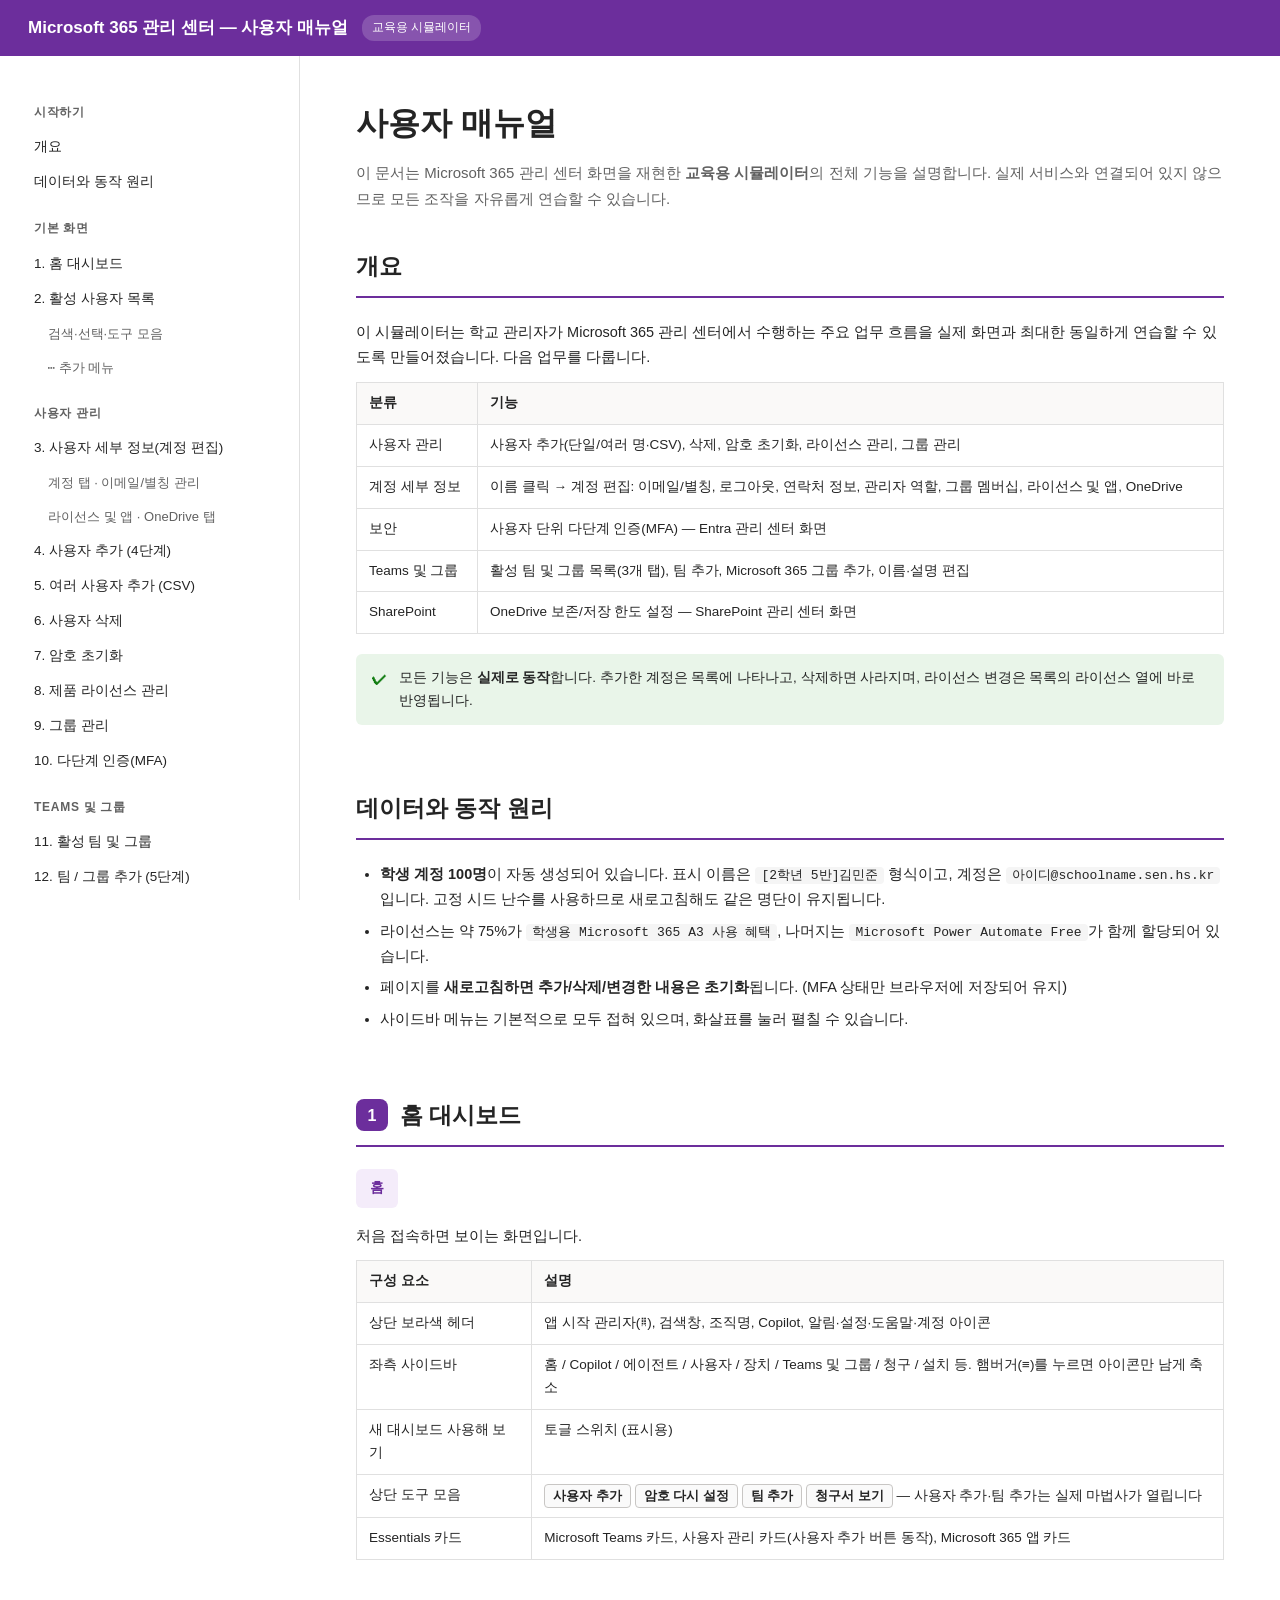
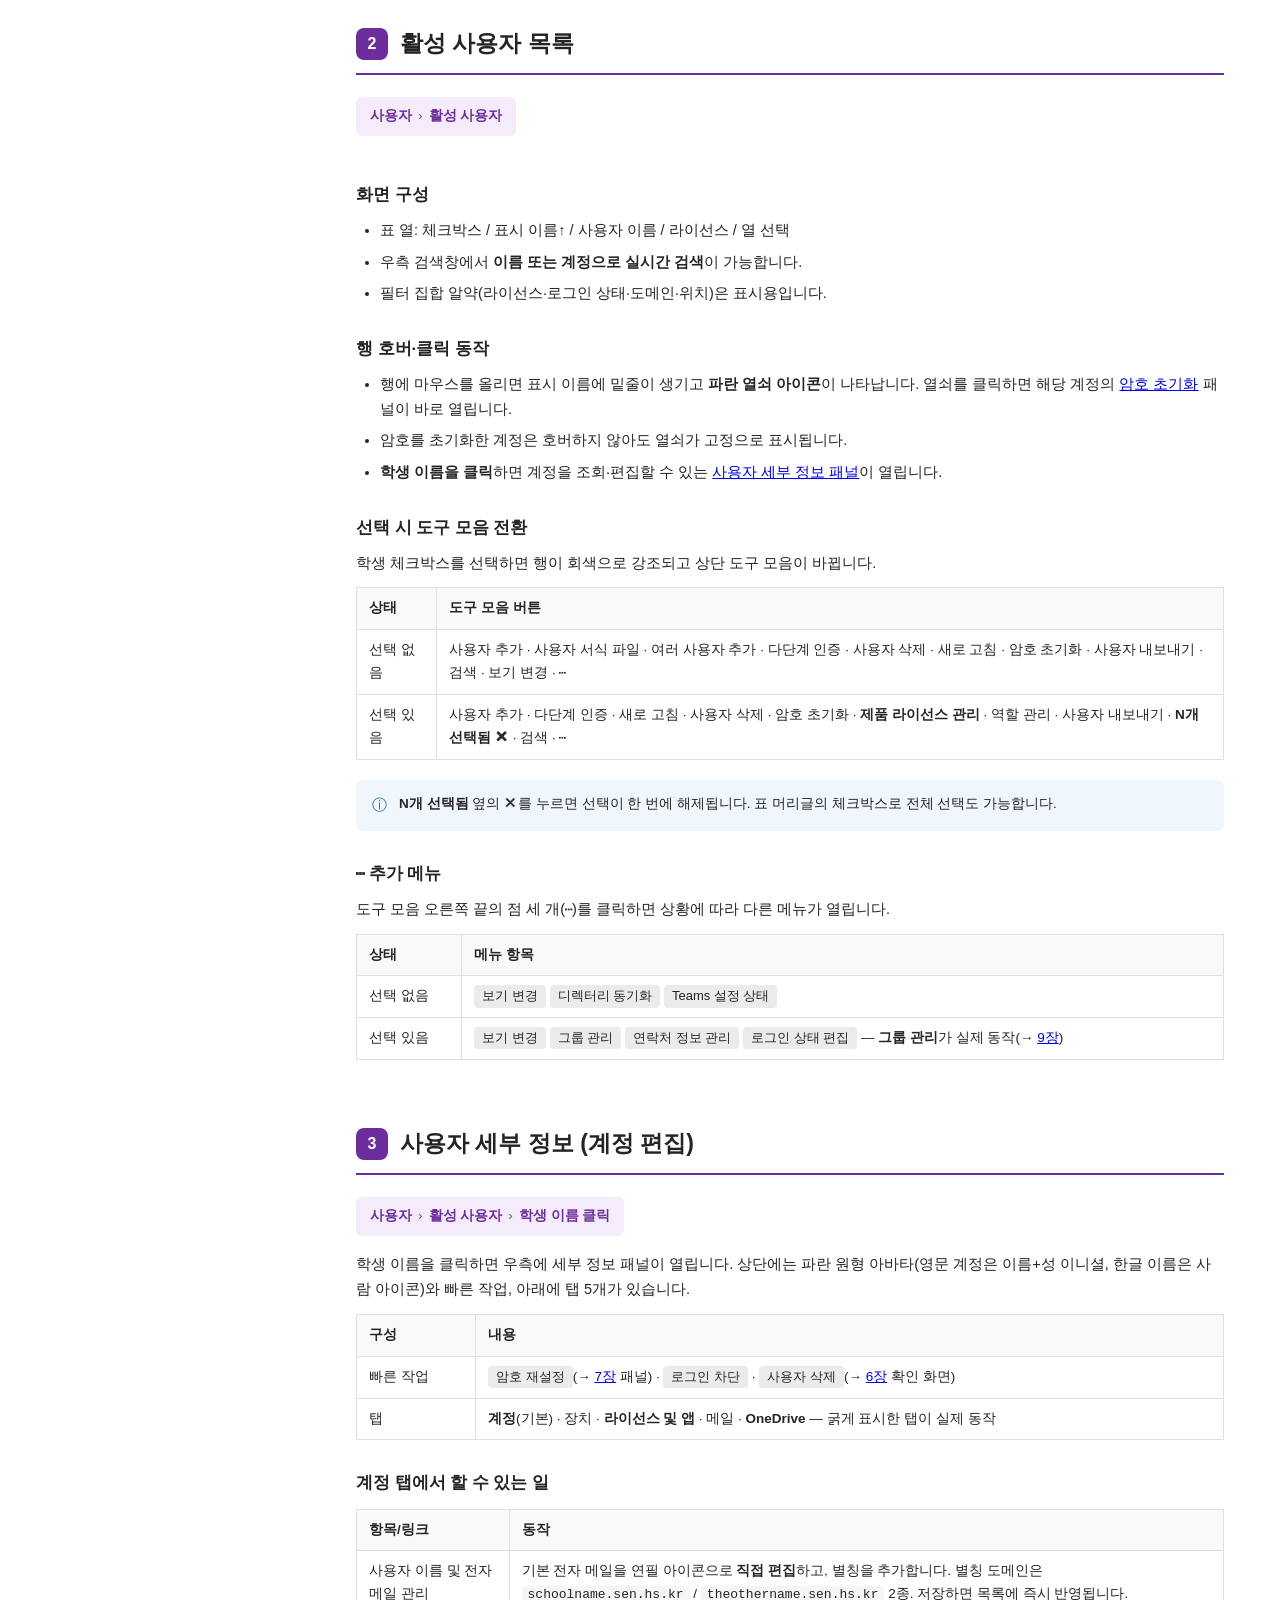
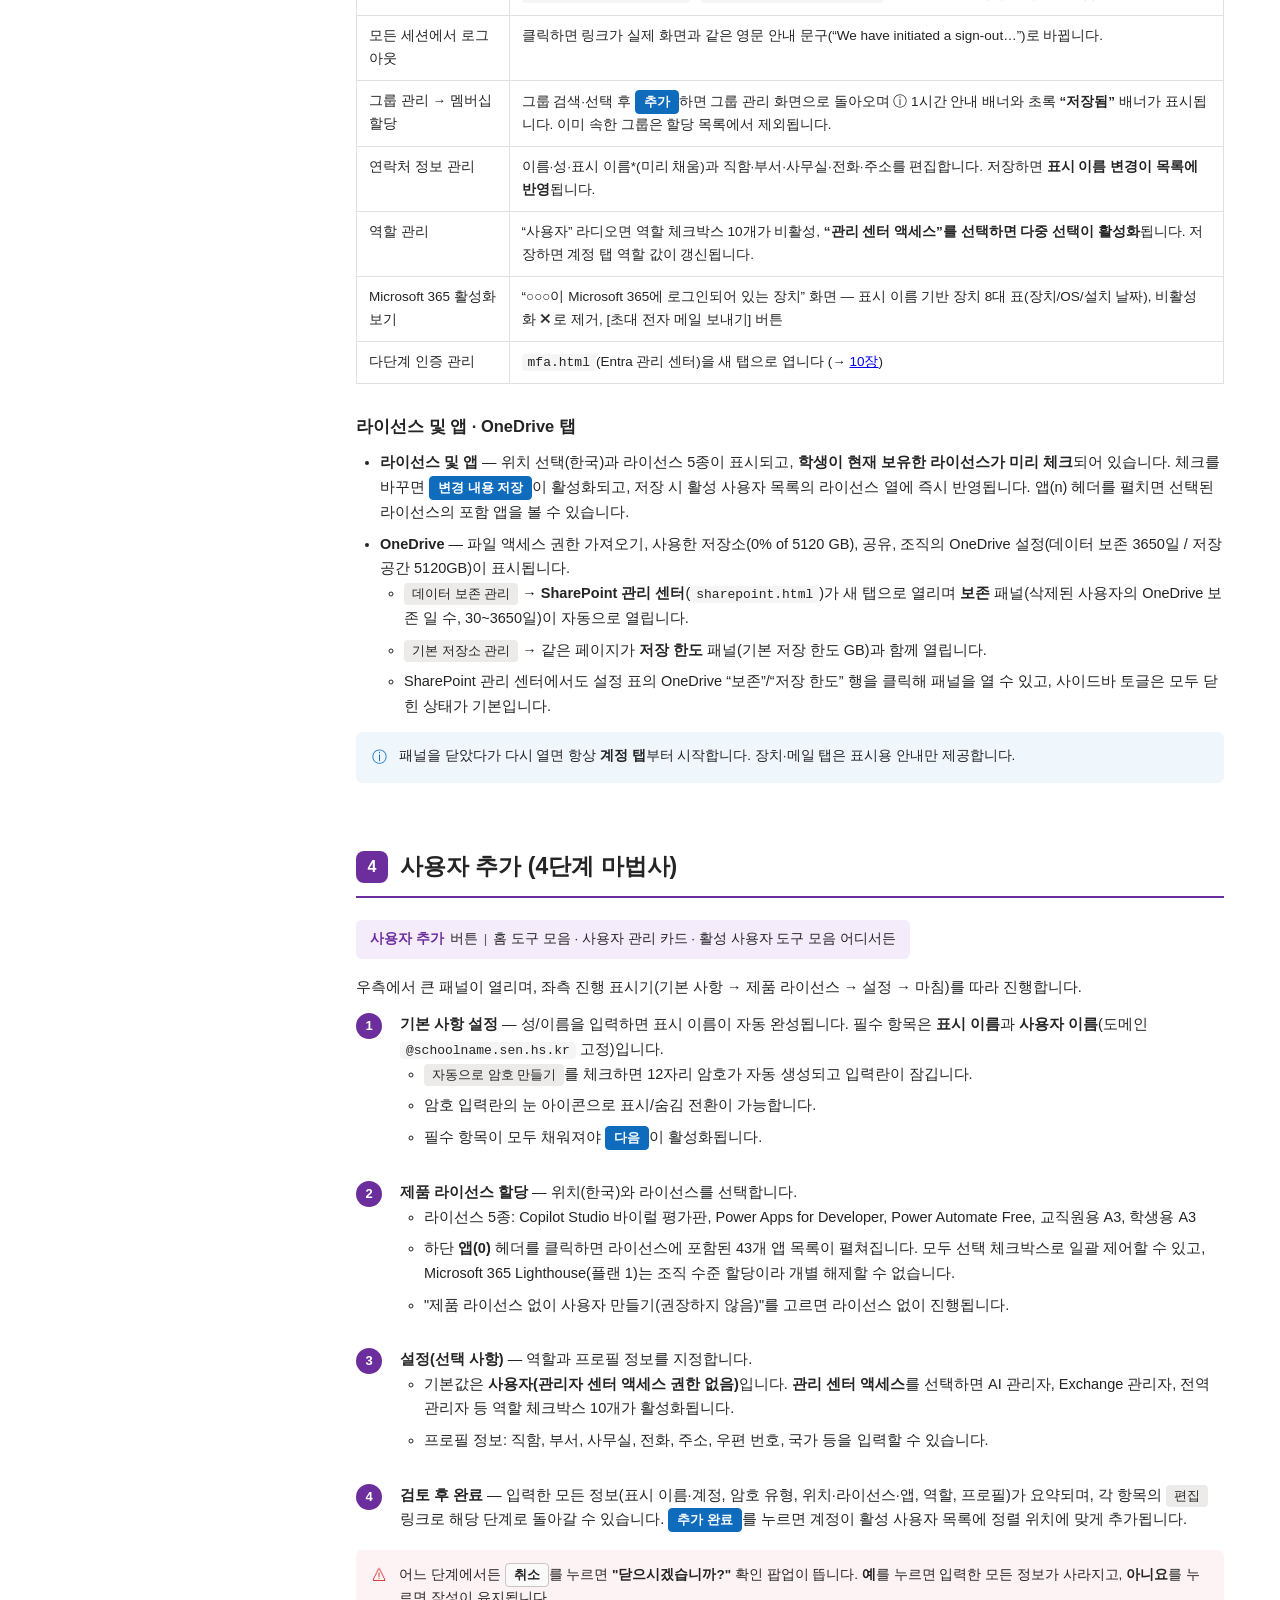
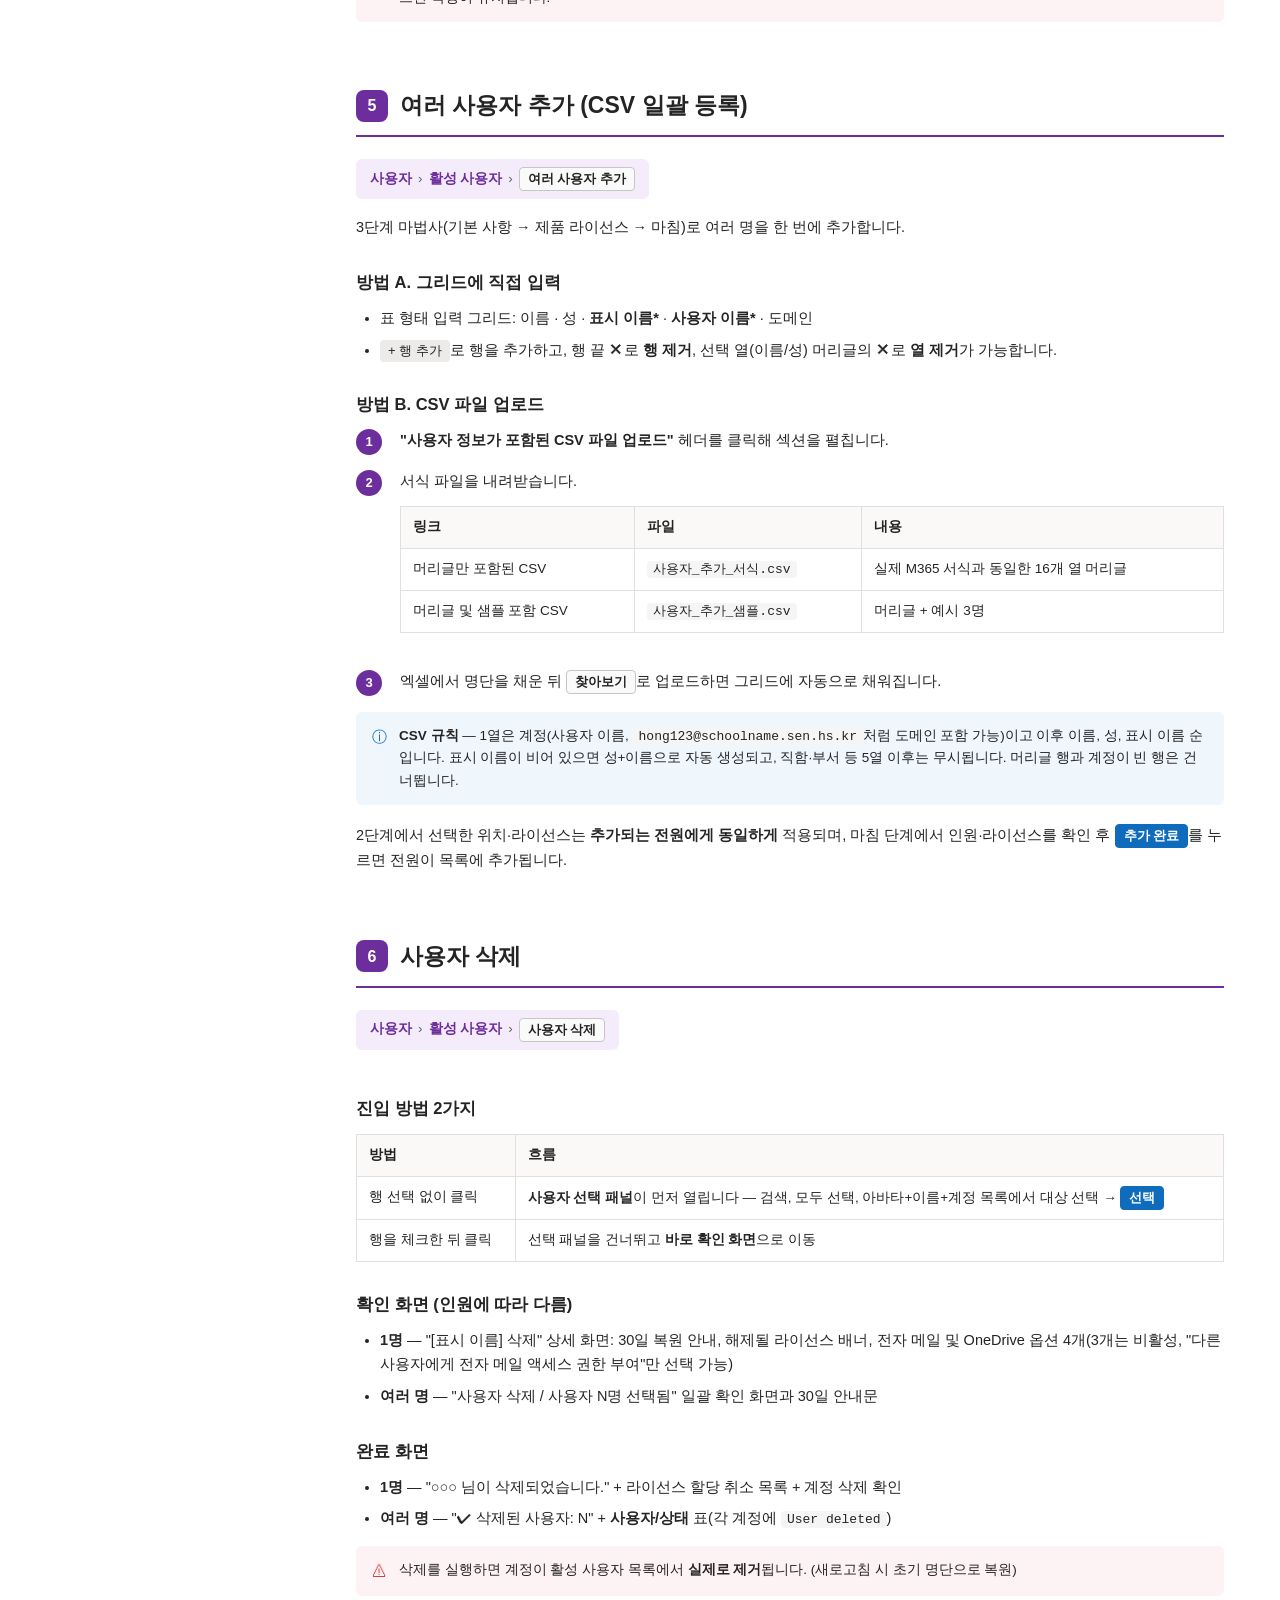
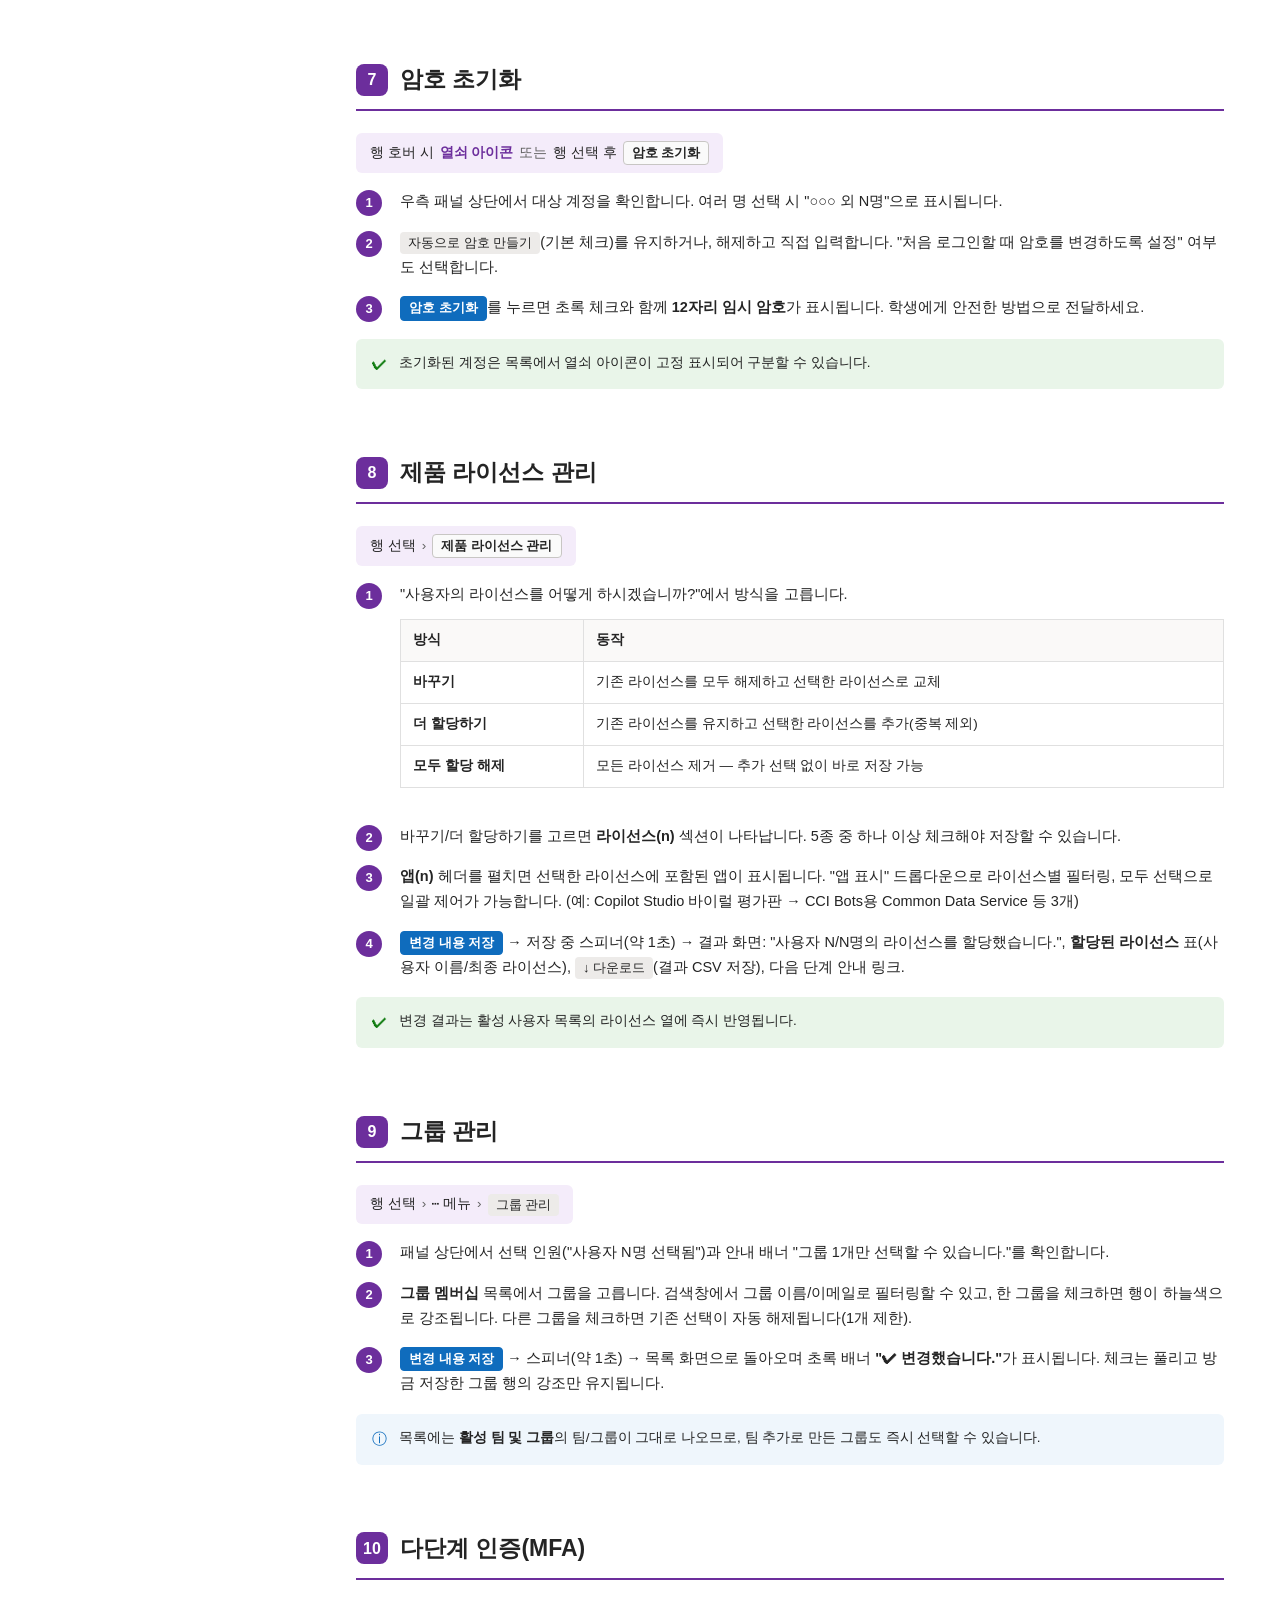
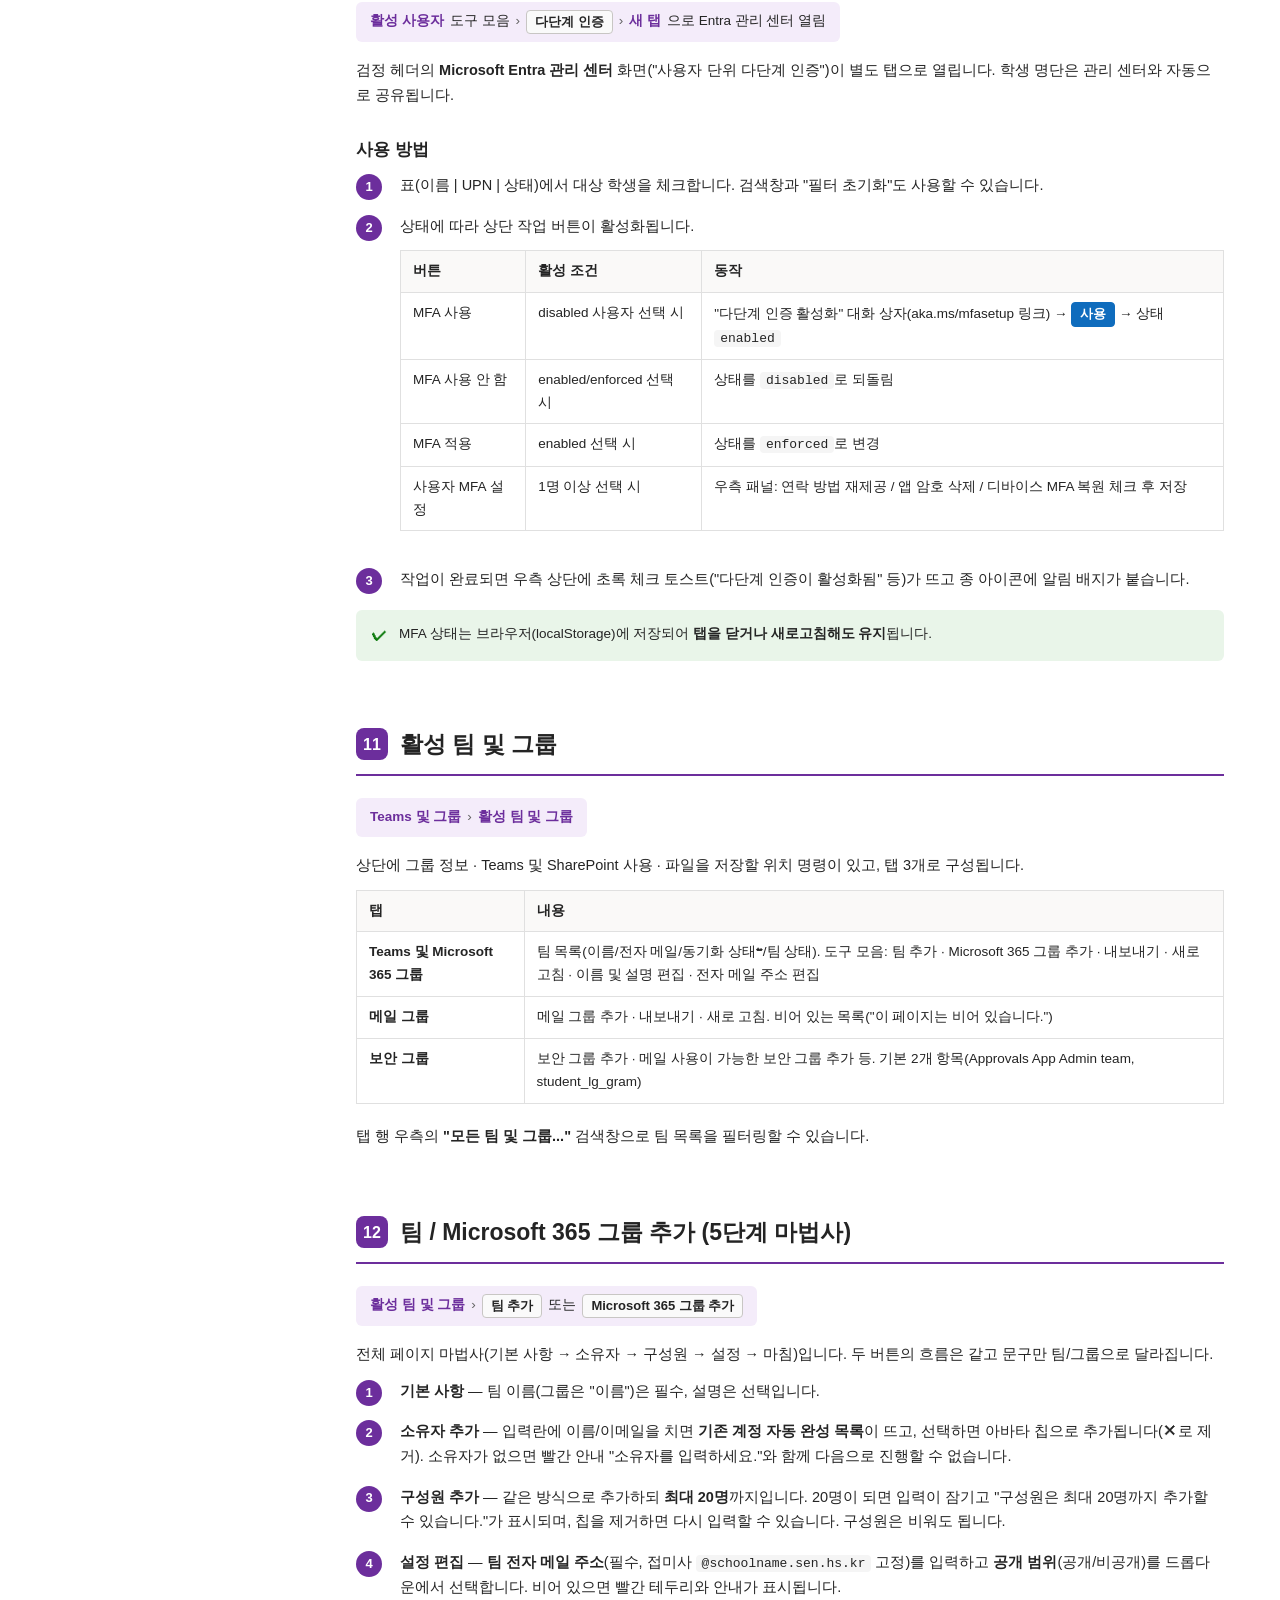
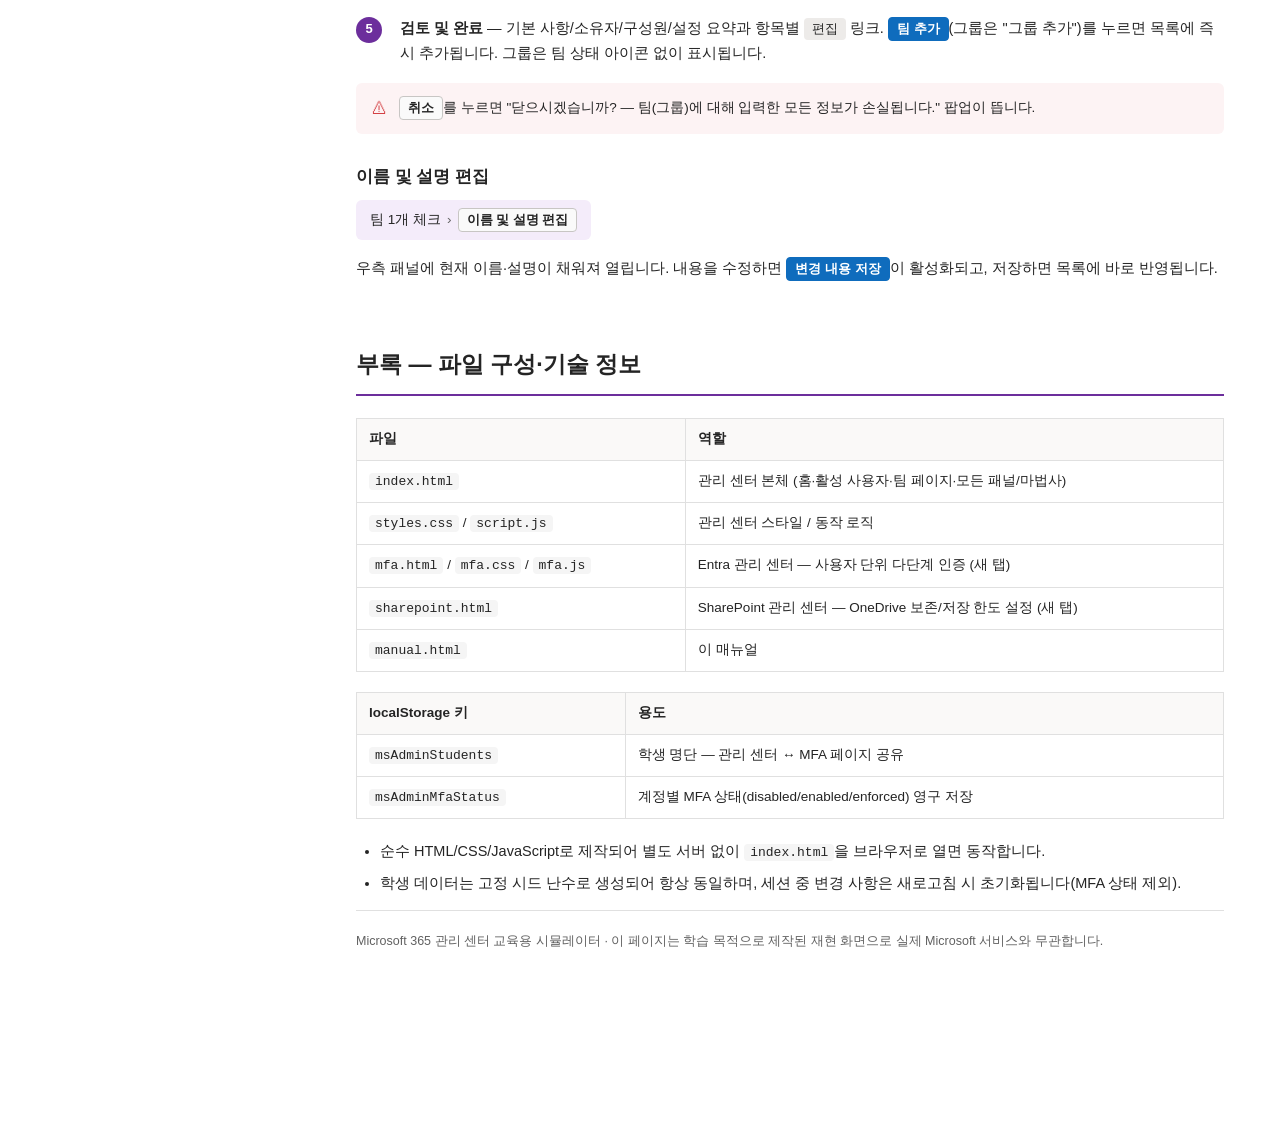
==== commit 7da40a78: "onedrive 설정" ====
--- a/manual.html
+++ b/manual.html
@@ -261,17 +261,20 @@
   <a href="#users-more" class="depth2">⋯ 추가 메뉴</a>
 
   <h2>사용자 관리</h2>
-  <a href="#add-user">3. 사용자 추가 (4단계)</a>
-  <a href="#add-multi">4. 여러 사용자 추가 (CSV)</a>
-  <a href="#delete-user">5. 사용자 삭제</a>
-  <a href="#reset-pw">6. 암호 초기화</a>
-  <a href="#license">7. 제품 라이선스 관리</a>
-  <a href="#group-manage">8. 그룹 관리</a>
-  <a href="#mfa">9. 다단계 인증(MFA)</a>
+  <a href="#user-detail">3. 사용자 세부 정보(계정 편집)</a>
+  <a href="#user-detail-account" class="depth2">계정 탭 · 이메일/별칭 관리</a>
+  <a href="#user-detail-tabs" class="depth2">라이선스 및 앱 · OneDrive 탭</a>
+  <a href="#add-user">4. 사용자 추가 (4단계)</a>
+  <a href="#add-multi">5. 여러 사용자 추가 (CSV)</a>
+  <a href="#delete-user">6. 사용자 삭제</a>
+  <a href="#reset-pw">7. 암호 초기화</a>
+  <a href="#license">8. 제품 라이선스 관리</a>
+  <a href="#group-manage">9. 그룹 관리</a>
+  <a href="#mfa">10. 다단계 인증(MFA)</a>
 
   <h2>Teams 및 그룹</h2>
-  <a href="#teams">10. 활성 팀 및 그룹</a>
-  <a href="#add-team">11. 팀 / 그룹 추가 (5단계)</a>
+  <a href="#teams">11. 활성 팀 및 그룹</a>
+  <a href="#add-team">12. 팀 / 그룹 추가 (5단계)</a>
   <a href="#edit-team" class="depth2">이름 및 설명 편집</a>
 
   <h2>부록</h2>
@@ -296,8 +299,10 @@
   <table>
     <tr><th>분류</th><th>기능</th></tr>
     <tr><td>사용자 관리</td><td>사용자 추가(단일/여러 명·CSV), 삭제, 암호 초기화, 라이선스 관리, 그룹 관리</td></tr>
+    <tr><td>계정 세부 정보</td><td>이름 클릭 → 계정 편집: 이메일/별칭, 로그아웃, 연락처 정보, 관리자 역할, 그룹 멤버십, 라이선스 및 앱, OneDrive</td></tr>
     <tr><td>보안</td><td>사용자 단위 다단계 인증(MFA) — Entra 관리 센터 화면</td></tr>
     <tr><td>Teams 및 그룹</td><td>활성 팀 및 그룹 목록(3개 탭), 팀 추가, Microsoft 365 그룹 추가, 이름·설명 편집</td></tr>
+    <tr><td>SharePoint</td><td>OneDrive 보존/저장 한도 설정 — SharePoint 관리 센터 화면</td></tr>
   </table>
   <div class="callout tip"><span class="ic">✔</span><span>
     모든 기능은 <b>실제로 동작</b>합니다. 추가한 계정은 목록에 나타나고, 삭제하면 사라지며,
@@ -345,10 +350,11 @@
     <li>필터 집합 알약(라이선스·로그인 상태·도메인·위치)은 표시용입니다.</li>
   </ul>
 
-  <h3>행 호버 동작</h3>
+  <h3>행 호버·클릭 동작</h3>
   <ul>
     <li>행에 마우스를 올리면 표시 이름에 밑줄이 생기고 <b>파란 열쇠 아이콘</b>이 나타납니다. 열쇠를 클릭하면 해당 계정의 <a href="#reset-pw">암호 초기화</a> 패널이 바로 열립니다.</li>
     <li>암호를 초기화한 계정은 호버하지 않아도 열쇠가 고정으로 표시됩니다.</li>
+    <li><b>학생 이름을 클릭</b>하면 계정을 조회·편집할 수 있는 <a href="#user-detail">사용자 세부 정보 패널</a>이 열립니다.</li>
   </ul>
 
   <h3>선택 시 도구 모음 전환</h3>
@@ -367,13 +373,57 @@
   <table>
     <tr><th>상태</th><th>메뉴 항목</th></tr>
     <tr><td>선택 없음</td><td><span class="menu-tag">보기 변경</span> <span class="menu-tag">디렉터리 동기화</span> <span class="menu-tag">Teams 설정 상태</span></td></tr>
-    <tr><td>선택 있음</td><td><span class="menu-tag">보기 변경</span> <span class="menu-tag">그룹 관리</span> <span class="menu-tag">연락처 정보 관리</span> <span class="menu-tag">로그인 상태 편집</span> — <b>그룹 관리</b>가 실제 동작(→ <a href="#group-manage">8장</a>)</td></tr>
-  </table>
-</section>
-
-<!-- ================= 3. 사용자 추가 ================= -->
+    <tr><td>선택 있음</td><td><span class="menu-tag">보기 변경</span> <span class="menu-tag">그룹 관리</span> <span class="menu-tag">연락처 정보 관리</span> <span class="menu-tag">로그인 상태 편집</span> — <b>그룹 관리</b>가 실제 동작(→ <a href="#group-manage">9장</a>)</td></tr>
+  </table>
+</section>
+
+<!-- ================= 3. 사용자 세부 정보 ================= -->
+<section id="user-detail">
+  <h2 class="sec"><span class="num">3</span>사용자 세부 정보 (계정 편집)</h2>
+  <div class="path"><b>사용자</b> <span class="arrow">›</span> <b>활성 사용자</b> <span class="arrow">›</span> <b>학생 이름 클릭</b></div>
+  <p>
+    학생 이름을 클릭하면 우측에 세부 정보 패널이 열립니다. 상단에는 파란 원형 아바타(영문 계정은
+    이름+성 이니셜, 한글 이름은 사람 아이콘)와 빠른 작업, 아래에 탭 5개가 있습니다.
+  </p>
+  <table>
+    <tr><th>구성</th><th>내용</th></tr>
+    <tr><td>빠른 작업</td><td><span class="menu-tag">암호 재설정</span>(→ <a href="#reset-pw">7장</a> 패널) · <span class="menu-tag">로그인 차단</span> · <span class="menu-tag">사용자 삭제</span>(→ <a href="#delete-user">6장</a> 확인 화면)</td></tr>
+    <tr><td>탭</td><td><b>계정</b>(기본) · 장치 · <b>라이선스 및 앱</b> · 메일 · <b>OneDrive</b> — 굵게 표시한 탭이 실제 동작</td></tr>
+  </table>
+
+  <h3 id="user-detail-account">계정 탭에서 할 수 있는 일</h3>
+  <table>
+    <tr><th>항목/링크</th><th>동작</th></tr>
+    <tr><td>사용자 이름 및 전자 메일 관리</td><td>기본 전자 메일을 연필 아이콘으로 <b>직접 편집</b>하고, 별칭을 추가합니다. 별칭 도메인은 <code>schoolname.sen.hs.kr</code> / <code>theothername.sen.hs.kr</code> 2종. 저장하면 목록에 즉시 반영됩니다.</td></tr>
+    <tr><td>모든 세션에서 로그아웃</td><td>클릭하면 링크가 실제 화면과 같은 영문 안내 문구(“We have initiated a sign-out…”)로 바뀝니다.</td></tr>
+    <tr><td>그룹 관리 → 멤버십 할당</td><td>그룹 검색·선택 후 <span class="btn-tag primary">추가</span>하면 그룹 관리 화면으로 돌아오며 ⓘ 1시간 안내 배너와 초록 <b>“저장됨”</b> 배너가 표시됩니다. 이미 속한 그룹은 할당 목록에서 제외됩니다.</td></tr>
+    <tr><td>연락처 정보 관리</td><td>이름·성·표시 이름*(미리 채움)과 직함·부서·사무실·전화·주소를 편집합니다. 저장하면 <b>표시 이름 변경이 목록에 반영</b>됩니다.</td></tr>
+    <tr><td>역할 관리</td><td>“사용자” 라디오면 역할 체크박스 10개가 비활성, <b>“관리 센터 액세스”를 선택하면 다중 선택이 활성화</b>됩니다. 저장하면 계정 탭 역할 값이 갱신됩니다.</td></tr>
+    <tr><td>Microsoft 365 활성화 보기</td><td>“○○○이 Microsoft 365에 로그인되어 있는 장치” 화면 — 표시 이름 기반 장치 8대 표(장치/OS/설치 날짜), 비활성화 ✕로 제거, [초대 전자 메일 보내기] 버튼</td></tr>
+    <tr><td>다단계 인증 관리</td><td><code>mfa.html</code>(Entra 관리 센터)을 새 탭으로 엽니다 (→ <a href="#mfa">10장</a>)</td></tr>
+  </table>
+
+  <h3 id="user-detail-tabs">라이선스 및 앱 · OneDrive 탭</h3>
+  <ul>
+    <li><b>라이선스 및 앱</b> — 위치 선택(한국)과 라이선스 5종이 표시되고, <b>학생이 현재 보유한 라이선스가 미리 체크</b>되어 있습니다.
+      체크를 바꾸면 <span class="btn-tag primary">변경 내용 저장</span>이 활성화되고, 저장 시 활성 사용자 목록의 라이선스 열에 즉시 반영됩니다.
+      앱(n) 헤더를 펼치면 선택된 라이선스의 포함 앱을 볼 수 있습니다.</li>
+    <li><b>OneDrive</b> — 파일 액세스 권한 가져오기, 사용한 저장소(0% of 5120 GB), 공유, 조직의 OneDrive 설정(데이터 보존 3650일 / 저장 공간 5120GB)이 표시됩니다.
+      <ul>
+        <li><span class="menu-tag">데이터 보존 관리</span> → <b>SharePoint 관리 센터</b>(<code>sharepoint.html</code>)가 새 탭으로 열리며 <b>보존</b> 패널(삭제된 사용자의 OneDrive 보존 일 수, 30~3650일)이 자동으로 열립니다.</li>
+        <li><span class="menu-tag">기본 저장소 관리</span> → 같은 페이지가 <b>저장 한도</b> 패널(기본 저장 한도 GB)과 함께 열립니다.</li>
+        <li>SharePoint 관리 센터에서도 설정 표의 OneDrive “보존”/“저장 한도” 행을 클릭해 패널을 열 수 있고, 사이드바 토글은 모두 닫힌 상태가 기본입니다.</li>
+      </ul>
+    </li>
+  </ul>
+  <div class="callout info"><span class="ic">ⓘ</span><span>
+    패널을 닫았다가 다시 열면 항상 <b>계정 탭</b>부터 시작합니다. 장치·메일 탭은 표시용 안내만 제공합니다.
+  </span></div>
+</section>
+
+<!-- ================= 4. 사용자 추가 ================= -->
 <section id="add-user">
-  <h2 class="sec"><span class="num">3</span>사용자 추가 (4단계 마법사)</h2>
+  <h2 class="sec"><span class="num">4</span>사용자 추가 (4단계 마법사)</h2>
   <div class="path"><b>사용자 추가</b> 버튼 <span class="arrow">|</span> 홈 도구 모음 · 사용자 관리 카드 · 활성 사용자 도구 모음 어디서든</div>
   <p>우측에서 큰 패널이 열리며, 좌측 진행 표시기(기본 사항 → 제품 라이선스 → 설정 → 마침)를 따라 진행합니다.</p>
 
@@ -413,7 +463,7 @@
 
 <!-- ================= 4. 여러 사용자 추가 ================= -->
 <section id="add-multi">
-  <h2 class="sec"><span class="num">4</span>여러 사용자 추가 (CSV 일괄 등록)</h2>
+  <h2 class="sec"><span class="num">5</span>여러 사용자 추가 (CSV 일괄 등록)</h2>
   <div class="path"><b>사용자</b> <span class="arrow">›</span> <b>활성 사용자</b> <span class="arrow">›</span> <span class="btn-tag">여러 사용자 추가</span></div>
   <p>3단계 마법사(기본 사항 → 제품 라이선스 → 마침)로 여러 명을 한 번에 추가합니다.</p>
 
@@ -446,7 +496,7 @@
 
 <!-- ================= 5. 사용자 삭제 ================= -->
 <section id="delete-user">
-  <h2 class="sec"><span class="num">5</span>사용자 삭제</h2>
+  <h2 class="sec"><span class="num">6</span>사용자 삭제</h2>
   <div class="path"><b>사용자</b> <span class="arrow">›</span> <b>활성 사용자</b> <span class="arrow">›</span> <span class="btn-tag">사용자 삭제</span></div>
 
   <h3>진입 방법 2가지</h3>
@@ -475,7 +525,7 @@
 
 <!-- ================= 6. 암호 초기화 ================= -->
 <section id="reset-pw">
-  <h2 class="sec"><span class="num">6</span>암호 초기화</h2>
+  <h2 class="sec"><span class="num">7</span>암호 초기화</h2>
   <div class="path">행 호버 시 <b>열쇠 아이콘</b> <span class="arrow">또는</span> 행 선택 후 <span class="btn-tag">암호 초기화</span></div>
   <ol class="steps">
     <li>우측 패널 상단에서 대상 계정을 확인합니다. 여러 명 선택 시 "○○○ 외 N명"으로 표시됩니다.</li>
@@ -491,7 +541,7 @@
 
 <!-- ================= 7. 라이선스 관리 ================= -->
 <section id="license">
-  <h2 class="sec"><span class="num">7</span>제품 라이선스 관리</h2>
+  <h2 class="sec"><span class="num">8</span>제품 라이선스 관리</h2>
   <div class="path">행 선택 <span class="arrow">›</span> <span class="btn-tag">제품 라이선스 관리</span></div>
   <ol class="steps">
     <li>"사용자의 라이선스를 어떻게 하시겠습니까?"에서 방식을 고릅니다.
@@ -517,7 +567,7 @@
 
 <!-- ================= 8. 그룹 관리 ================= -->
 <section id="group-manage">
-  <h2 class="sec"><span class="num">8</span>그룹 관리</h2>
+  <h2 class="sec"><span class="num">9</span>그룹 관리</h2>
   <div class="path">행 선택 <span class="arrow">›</span> ⋯ 메뉴 <span class="arrow">›</span> <span class="menu-tag">그룹 관리</span></div>
   <ol class="steps">
     <li>패널 상단에서 선택 인원("사용자 N명 선택됨")과 안내 배너 "그룹 1개만 선택할 수 있습니다."를 확인합니다.</li>
@@ -533,7 +583,7 @@
 
 <!-- ================= 9. MFA ================= -->
 <section id="mfa">
-  <h2 class="sec"><span class="num">9</span>다단계 인증(MFA)</h2>
+  <h2 class="sec"><span class="num">10</span>다단계 인증(MFA)</h2>
   <div class="path"><b>활성 사용자</b> 도구 모음 <span class="arrow">›</span> <span class="btn-tag">다단계 인증</span> <span class="arrow">›</span> <b>새 탭</b>으로 Entra 관리 센터 열림</div>
   <p>
     검정 헤더의 <b>Microsoft Entra 관리 센터</b> 화면("사용자 단위 다단계 인증")이 별도 탭으로 열립니다.
@@ -561,7 +611,7 @@
 
 <!-- ================= 10. 활성 팀 및 그룹 ================= -->
 <section id="teams">
-  <h2 class="sec"><span class="num">10</span>활성 팀 및 그룹</h2>
+  <h2 class="sec"><span class="num">11</span>활성 팀 및 그룹</h2>
   <div class="path"><b>Teams 및 그룹</b> <span class="arrow">›</span> <b>활성 팀 및 그룹</b></div>
   <p>상단에 그룹 정보 · Teams 및 SharePoint 사용 · 파일을 저장할 위치 명령이 있고, 탭 3개로 구성됩니다.</p>
   <table>
@@ -575,7 +625,7 @@
 
 <!-- ================= 11. 팀 추가 ================= -->
 <section id="add-team">
-  <h2 class="sec"><span class="num">11</span>팀 / Microsoft 365 그룹 추가 (5단계 마법사)</h2>
+  <h2 class="sec"><span class="num">12</span>팀 / Microsoft 365 그룹 추가 (5단계 마법사)</h2>
   <div class="path"><b>활성 팀 및 그룹</b> <span class="arrow">›</span> <span class="btn-tag">팀 추가</span> 또는 <span class="btn-tag">Microsoft 365 그룹 추가</span></div>
   <p>전체 페이지 마법사(기본 사항 → 소유자 → 구성원 → 설정 → 마침)입니다. 두 버튼의 흐름은 같고 문구만 팀/그룹으로 달라집니다.</p>
 
@@ -609,6 +659,7 @@
     <tr><td><code>index.html</code></td><td>관리 센터 본체 (홈·활성 사용자·팀 페이지·모든 패널/마법사)</td></tr>
     <tr><td><code>styles.css</code> / <code>script.js</code></td><td>관리 센터 스타일 / 동작 로직</td></tr>
     <tr><td><code>mfa.html</code> / <code>mfa.css</code> / <code>mfa.js</code></td><td>Entra 관리 센터 — 사용자 단위 다단계 인증 (새 탭)</td></tr>
+    <tr><td><code>sharepoint.html</code></td><td>SharePoint 관리 센터 — OneDrive 보존/저장 한도 설정 (새 탭)</td></tr>
     <tr><td><code>manual.html</code></td><td>이 매뉴얼</td></tr>
   </table>
   <table>
